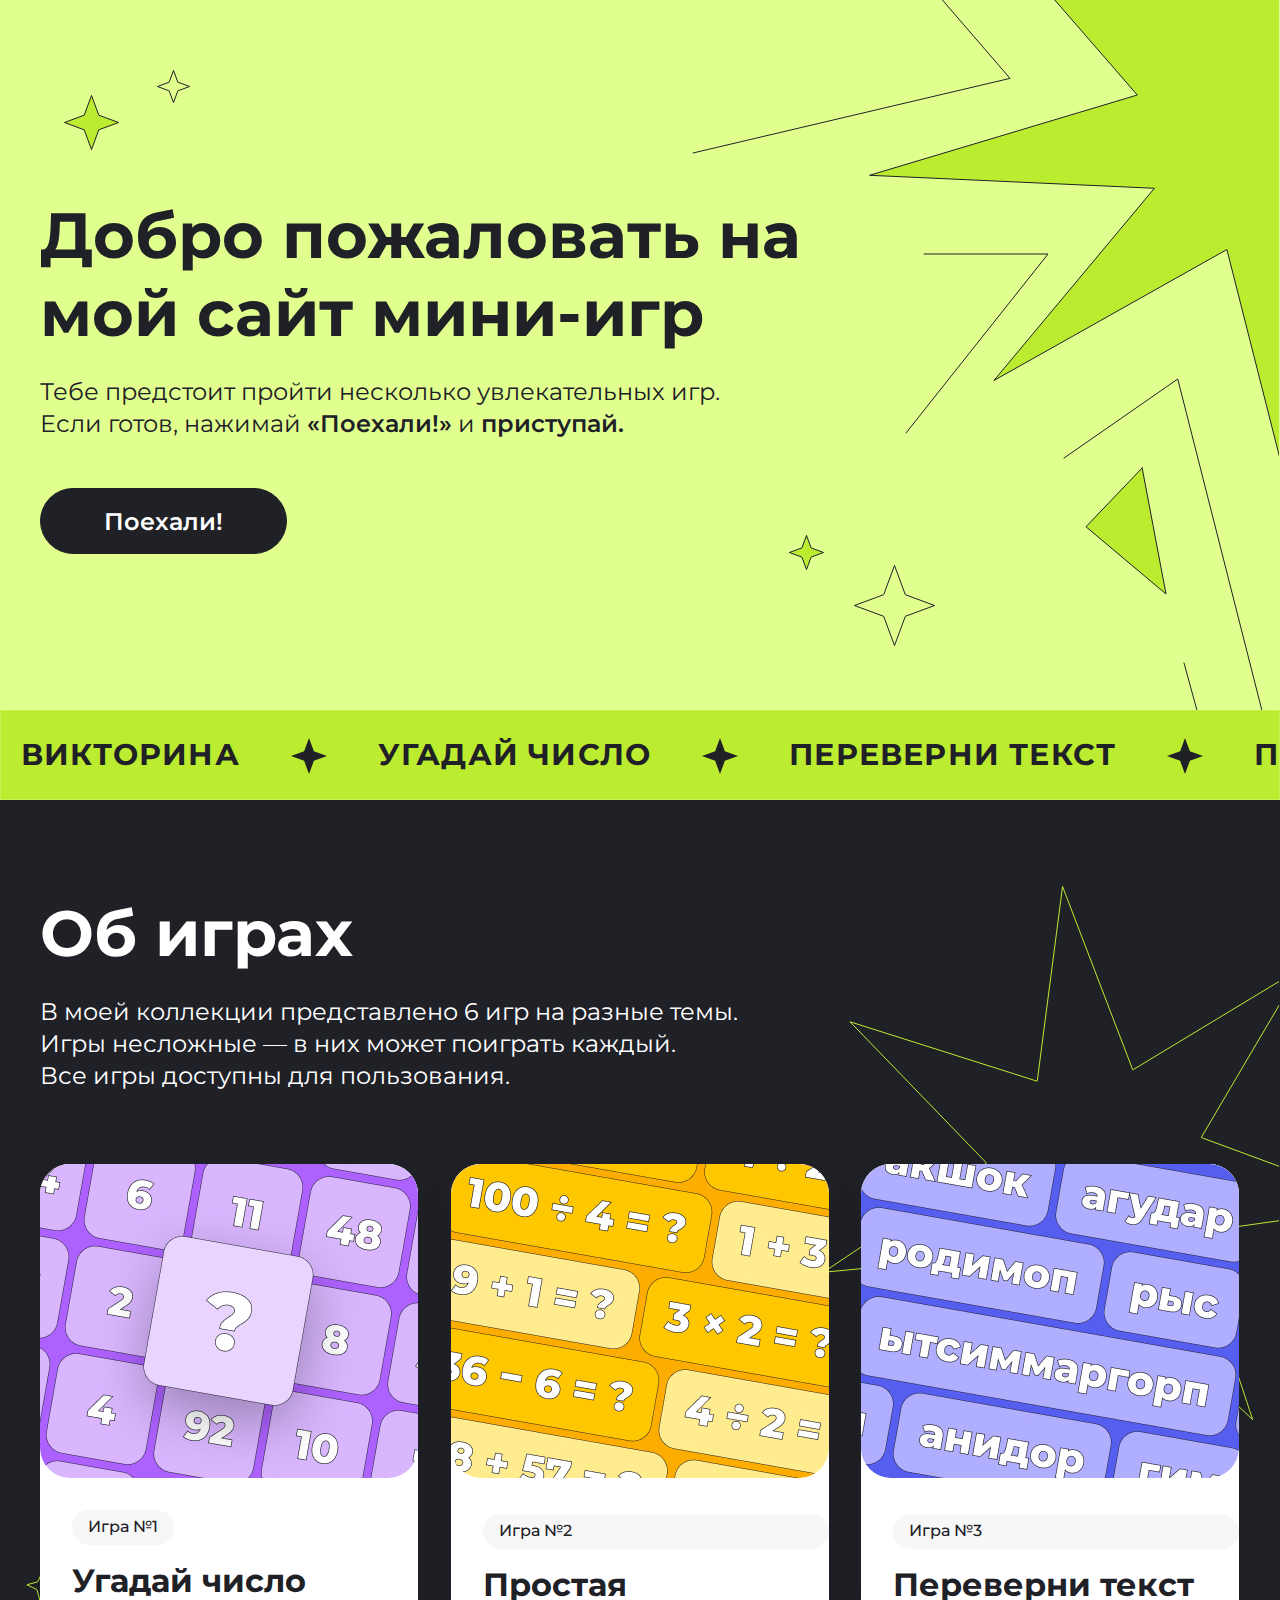
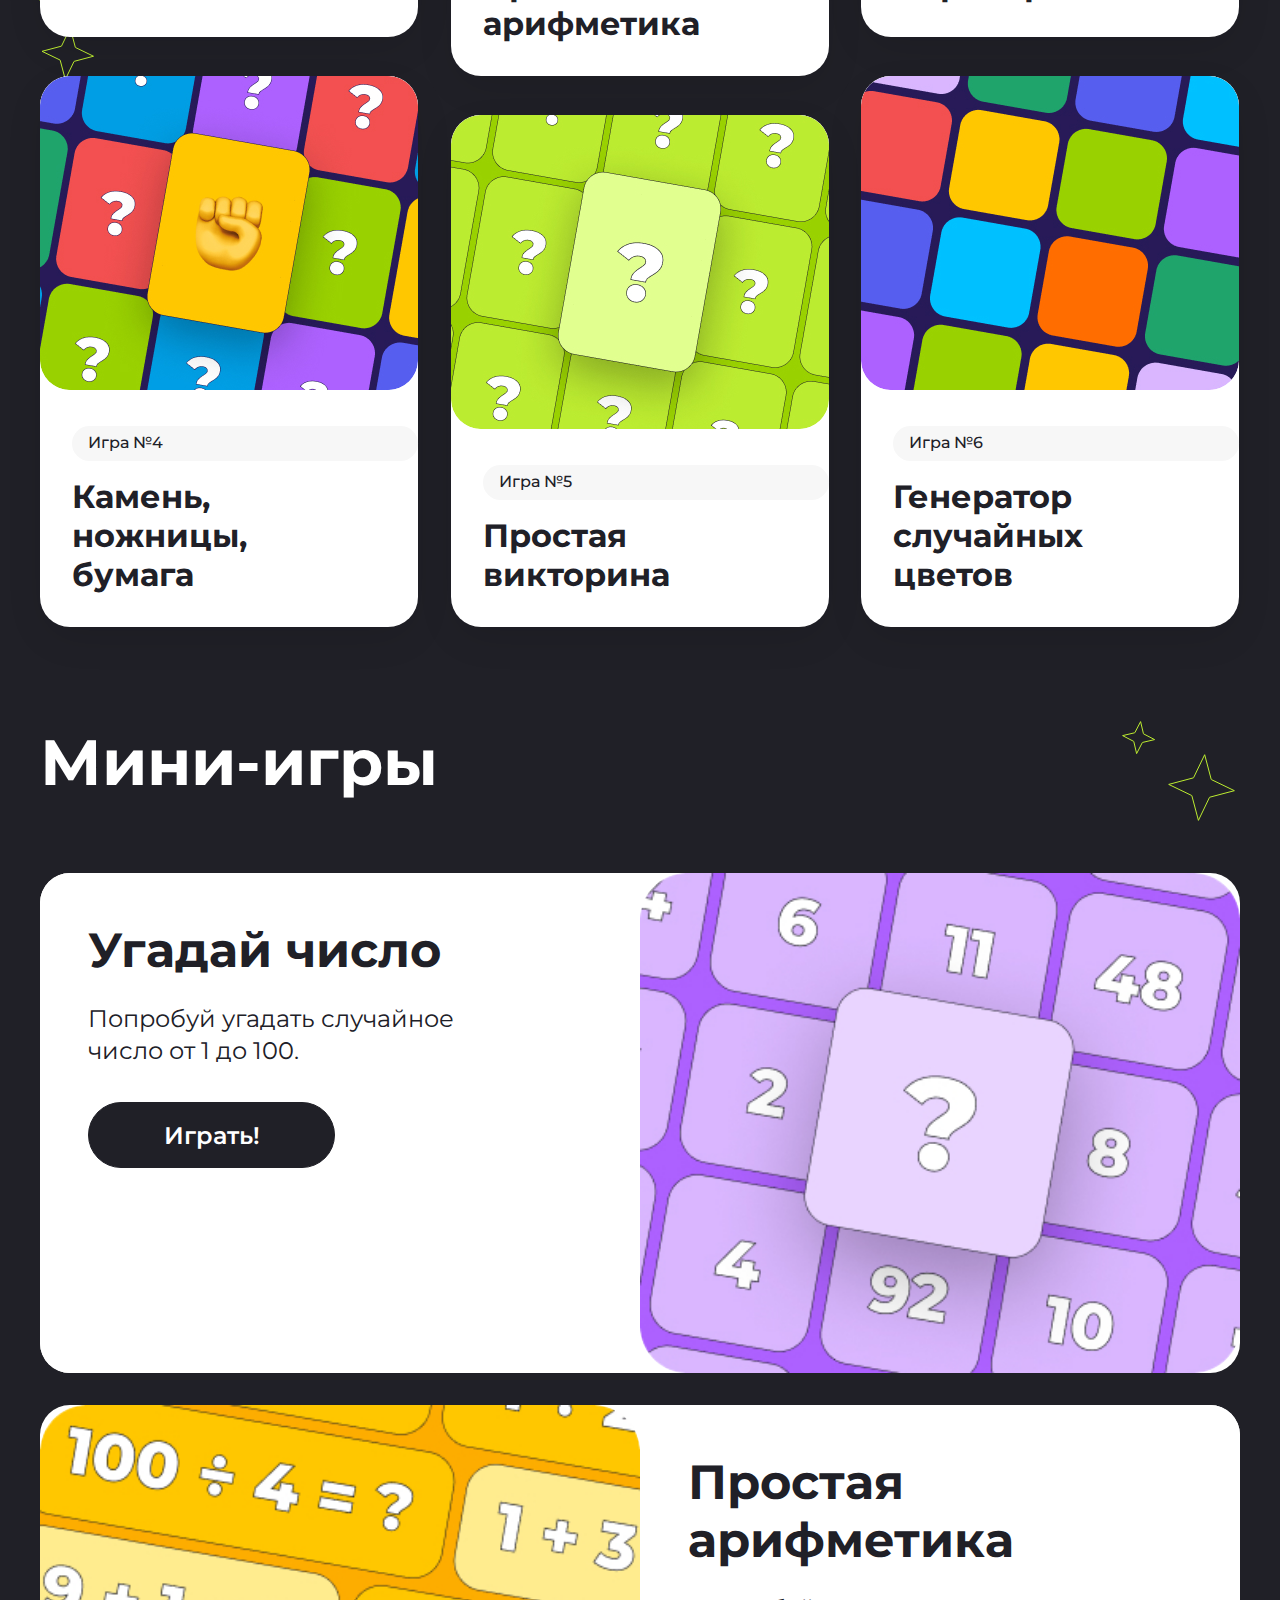
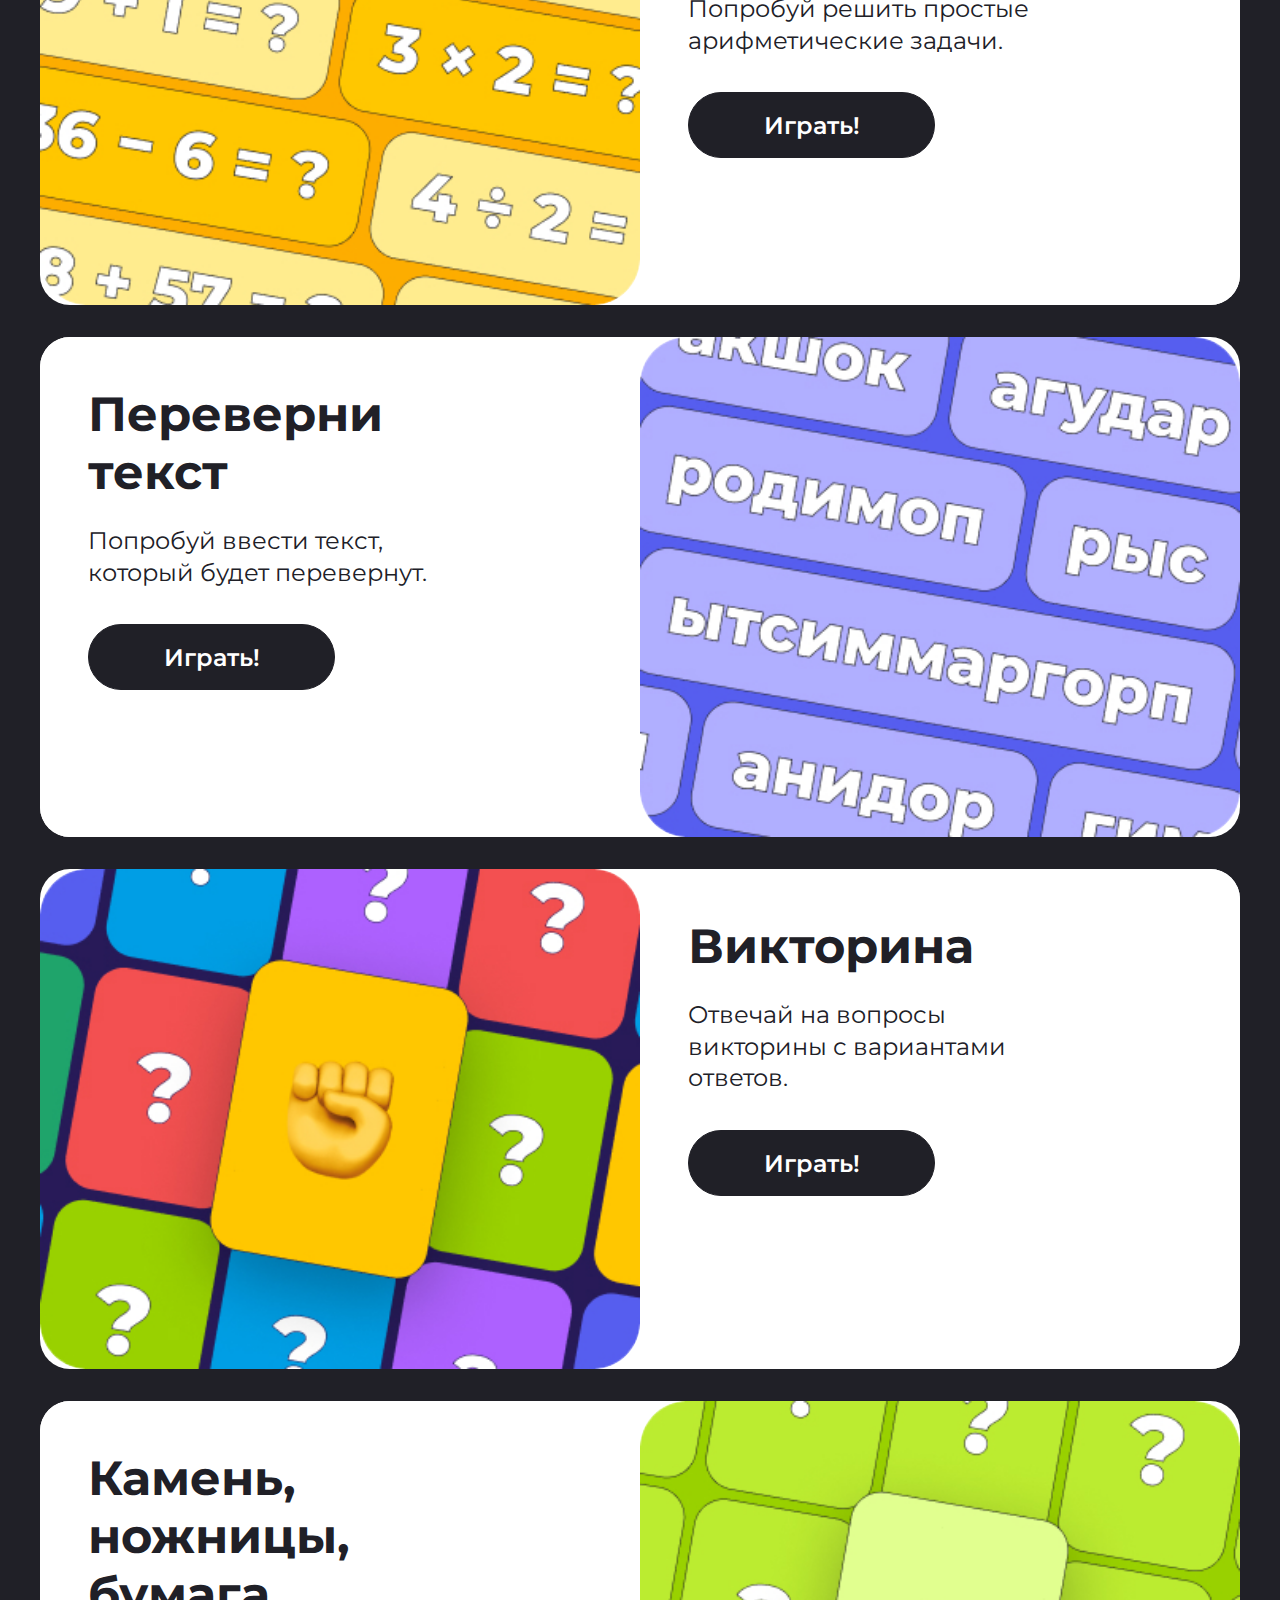
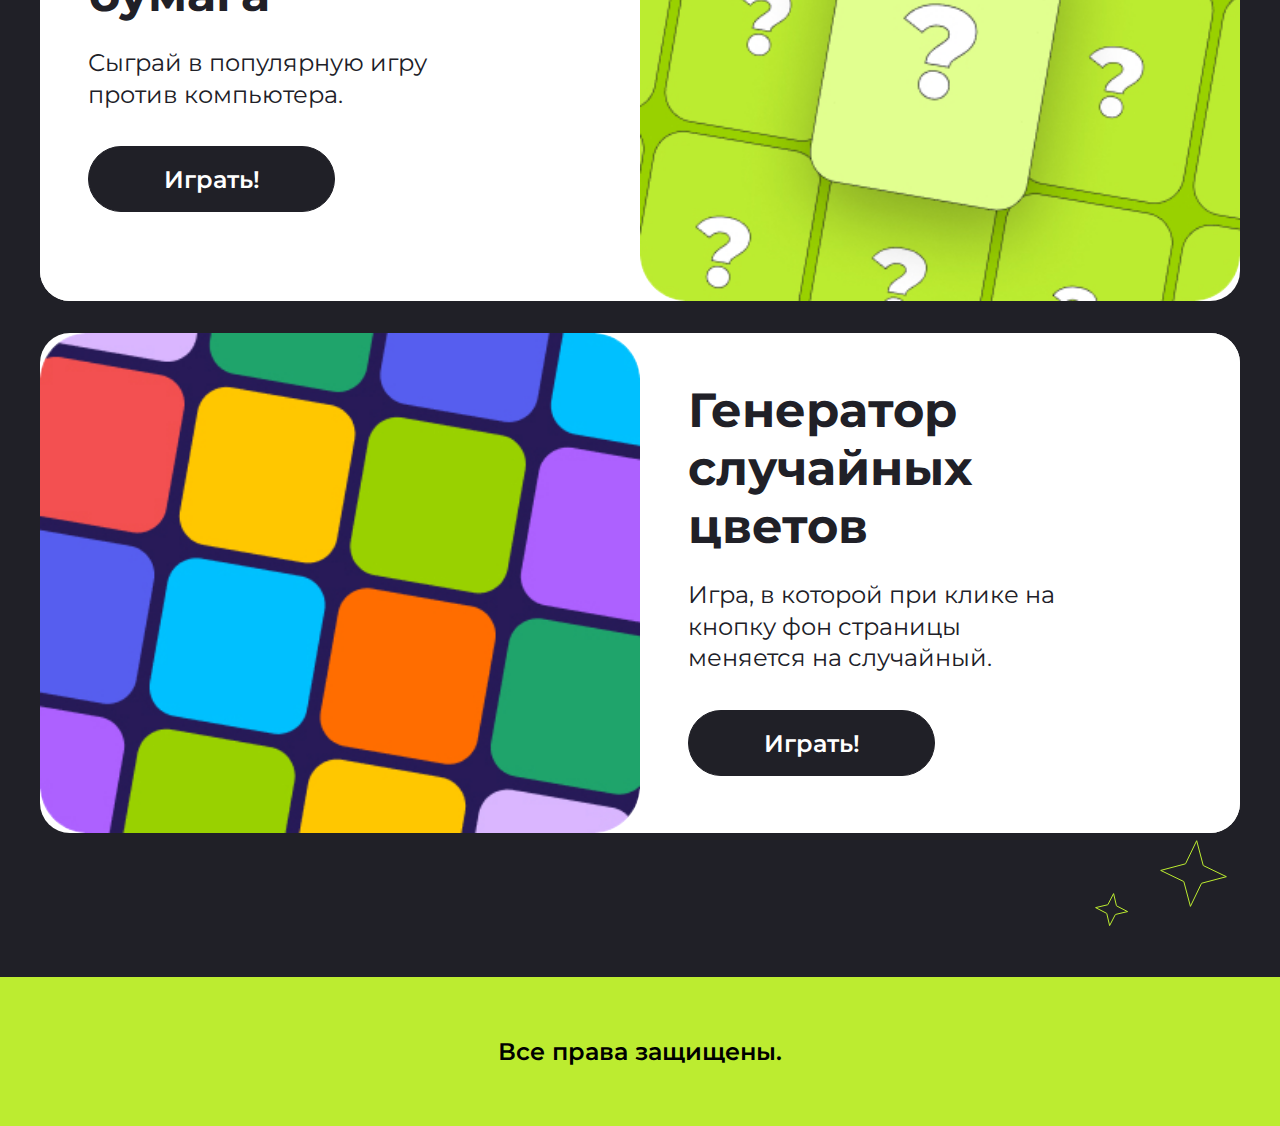
==== index.html @ 25e68d1d "Initial commit" ====
<!DOCTYPE html>
<html lang="en">
<head>
    <meta charset="UTF-8">
    <title>Title</title>
    <meta name="viewport" content="width=device-width, initial-scale=1.0">
    <link rel="preconnect" href="https://fonts.googleapis.com">
    <link rel="preconnect" href="https://fonts.gstatic.com" crossorigin>
    <link href="https://fonts.googleapis.com/css2?family=Montserrat:ital,wght@0,100..900;1,100..900&display=swap"
          rel="stylesheet">
    <link rel="stylesheet" href="src/scss/style.css">
</head>
<body>
<section class="content">
    <div class="star_1">
        <svg width="57" height="57" viewBox="0 0 57 57" fill="none" xmlns="http://www.w3.org/2000/svg">
            <path d="M28.5 1.44077L35.7287 20.9759L35.8084 21.1916L36.0241 21.2713L55.5592 28.5L36.0241 35.7287L35.8084 35.8084L35.7287 36.0241L28.5 55.5592L21.2713 36.0241L21.1916 35.8084L20.9759 35.7287L1.44077 28.5L20.9759 21.2713L21.1916 21.1916L21.2713 20.9759L28.5 1.44077Z"
                  fill="#BCEC30" stroke="#202027"/>
        </svg>
    </div>
    <div class="star_2">
        <svg width="35" height="35" viewBox="0 0 35 35" fill="none" xmlns="http://www.w3.org/2000/svg">
            <path d="M17.5 1.44077L21.7577 12.9469L21.8375 13.1626L22.0531 13.2423L33.5592 17.5L22.0531 21.7577L21.8375 21.8375L21.7577 22.0531L17.5 33.5592L13.2423 22.0531L13.1626 21.8375L12.9469 21.7577L1.44077 17.5L12.9469 13.2423L13.1626 13.1626L13.2423 12.9469L17.5 1.44077Z"
                  stroke="#202027"/>
        </svg>
    </div>
    <div class="star_3">
        <svg width="37" height="37" viewBox="0 0 37 37" fill="none" xmlns="http://www.w3.org/2000/svg">
            <path d="M18.5 1.44077L23.0278 13.6768L23.1075 13.8925L23.3232 13.9722L35.5592 18.5L23.3232 23.0278L23.1075 23.1075L23.0278 23.3232L18.5 35.5592L13.9722 23.3232L13.8925 23.1075L13.6768 23.0278L1.44077 18.5L13.6768 13.9722L13.8925 13.8925L13.9722 13.6768L18.5 1.44077Z"
                  fill="#BCEC30" stroke="#202027"/>
        </svg>
    </div>
    <div class="star_4">
        <svg width="83" height="83" viewBox="0 0 83 83" fill="none" xmlns="http://www.w3.org/2000/svg">
            <path d="M41.5 1.44077L52.2398 30.4648L52.3196 30.6804L52.5352 30.7602L81.5592 41.5L52.5352 52.2398L52.3196 52.3196L52.2398 52.5352L41.5 81.5592L30.7602 52.5352L30.6804 52.3196L30.4648 52.2398L1.44077 41.5L30.4648 30.7602L30.6804 30.6804L30.7602 30.4648L41.5 1.44077Z"
                  stroke="#202027"/>
        </svg>
    </div>
    <div class="star_5">
        <svg width="587" height="798" viewBox="0 0 587 798" fill="none" xmlns="http://www.w3.org/2000/svg">
            <path d="M241.793 -10L318 78.3799L1 153" stroke="#202027" stroke-linecap="round"/>
            <path d="M708.682 48.4063C718.111 51.0311 980.516 161.965 980.516 161.965L702.111 191.848L877.994 417.661L630.036 263.413L604.772 524.856L534.884 249.531L301.938 380.493L462.405 188.266L177.63 175.289L445.303 95.0268L246.404 -134.041L526.036 -2.49627L590.031 -256.31L618.768 -1.95158L873.48 -177.398L708.682 48.4063Z"
                  fill="#BCEC30" stroke="#202027" stroke-miterlimit="10" stroke-linecap="round"/>
            <path d="M232.082 254H356L214 433" stroke="#202027" stroke-linecap="round"/>
            <path d="M372 458.046L485.76 379L591.882 797" stroke="#202027" stroke-linecap="round"/>
            <path d="M450.159 468L394 526.765L474 594L450.159 468Z" fill="#BCEC30" stroke="#202027"
                  stroke-linecap="round"/>
            <path d="M492 663L526 787" stroke="#202027" stroke-linecap="round"/>
        </svg>
    </div>
    <div class="container">
        <h1>Добро пожаловать на мой сайт мини-игр</h1>
        <p class="container__text">Тебе предстоит пройти несколько увлекательных игр. Если готов, нажимай <span>«Поехали!»</span>
            и <span>приступай.</span>
        </p>
        <button class="btn">Поехали!</button>
    </div>

</section>

<div class="scroll-bar">
    <a class="scroll-bar__link" href="#">Викторина</a>
    <div class="scroll-bar__svg">
        <svg width="36" height="36" viewBox="0 0 36 36" fill="none" xmlns="http://www.w3.org/2000/svg">
            <path d="M18 0L22.8616 13.1384L36 18L22.8616 22.8616L18 36L13.1384 22.8616L0 18L13.1384 13.1384L18 0Z"
                  fill="#202027"/>
        </svg>
    </div>
    <a class="scroll-bar__link" href="#">угадай число</a>
    <div class="scroll-bar__svg">
        <svg width="36" height="36" viewBox="0 0 36 36" fill="none" xmlns="http://www.w3.org/2000/svg">
            <path d="M18 0L22.8616 13.1384L36 18L22.8616 22.8616L18 36L13.1384 22.8616L0 18L13.1384 13.1384L18 0Z"
                  fill="#202027"/>
        </svg>
    </div>
    <a class="scroll-bar__link" href="#">Переверни текст</a>
    <div class="scroll-bar__svg">
        <svg width="36" height="36" viewBox="0 0 36 36" fill="none" xmlns="http://www.w3.org/2000/svg">
            <path d="M18 0L22.8616 13.1384L36 18L22.8616 22.8616L18 36L13.1384 22.8616L0 18L13.1384 13.1384L18 0Z"
                  fill="#202027"/>
        </svg>
    </div>
    <a class="scroll-bar__link" href="#">Простая арифметика</a>
    <div class="scroll-bar__svg">
        <svg width="36" height="36" viewBox="0 0 36 36" fill="none" xmlns="http://www.w3.org/2000/svg">
            <path d="M18 0L22.8616 13.1384L36 18L22.8616 22.8616L18 36L13.1384 22.8616L0 18L13.1384 13.1384L18 0Z"
                  fill="#202027"/>
        </svg>
    </div>

    <a class="scroll-bar__link" href="#">Камень, ножницы, бумага</a>
    <div class="scroll-bar__svg">
        <svg width="36" height="36" viewBox="0 0 36 36" fill="none" xmlns="http://www.w3.org/2000/svg">
            <path d="M18 0L22.8616 13.1384L36 18L22.8616 22.8616L18 36L13.1384 22.8616L0 18L13.1384 13.1384L18 0Z"
                  fill="#202027"/>
        </svg>
    </div>
    <a class="scroll-bar__link" href="#">Генератор случайных цветов</a>
    <div class="scroll-bar__svg">
        <svg width="36" height="36" viewBox="0 0 36 36" fill="none" xmlns="http://www.w3.org/2000/svg">
            <path d="M18 0L22.8616 13.1384L36 18L22.8616 22.8616L18 36L13.1384 22.8616L0 18L13.1384 13.1384L18 0Z"
                  fill="#202027"/>
        </svg>
    </div>

</div>

<section class="main">
    <div class="star_7">
        <svg width="458" height="568" viewBox="0 0 458 568" fill="none" xmlns="http://www.w3.org/2000/svg">
            <path d="M311.569 185.338L311.783 185.897L312.295 185.587L479.842 84.2785L380.534 253.019L380.23 253.534L380.791 253.742L564.461 321.57L370.617 349.135L370.025 349.22L370.213 349.787L431.699 535.677L289.288 401.31L288.853 400.9L288.526 401.401L181.527 565.373L197.787 370.254L197.837 369.658L197.242 369.715L2.33088 388.295L165.018 279.354L165.515 279.021L165.1 278.591L29.0482 137.788L215.656 197.059L216.226 197.24L216.303 196.646L241.561 2.48796L311.569 185.338Z"
                  stroke="#BCEC30"/>
        </svg>
    </div>
    <div class="star_8">
        <svg width="32" height="32" viewBox="0 0 32 32" fill="none" xmlns="http://www.w3.org/2000/svg">
            <path d="M17.4367 1.92177L20.2175 12.4032L20.2765 12.6255L20.4836 12.7254L30.2505 17.4371L19.7691 20.218L19.5469 20.2769L19.447 20.484L14.7352 30.251L11.9544 19.7695L11.8954 19.5473L11.6883 19.4474L1.92137 14.7356L12.4028 11.9548L12.6251 11.8958L12.7249 11.6887L17.4367 1.92177Z"
                  stroke="#BCEC30"/>
        </svg>
    </div>
    <div class="star_9">
        <svg width="55" height="55" viewBox="0 0 55 55" fill="none" xmlns="http://www.w3.org/2000/svg">
            <path d="M30.2217 2.02575L35.3236 21.2556L35.3826 21.4778L35.5896 21.5777L53.5086 30.2221L34.2788 35.324L34.0566 35.3829L33.9567 35.59L25.3123 53.5089L20.2104 34.2791L20.1514 34.0569L19.9443 33.957L2.02539 25.3126L21.2552 20.2107L21.4774 20.1518L21.5773 19.9447L30.2217 2.02575Z"
                  stroke="#BCEC30"/>
        </svg>
    </div>

    <div class="container">
        <h2>Об играх</h2>
        <p class="container__text-about">В моей коллекции представлено 6 игр на разные темы. Игры несложные — в них
            может
            поиграть каждый.</p>
        <p class="container__text-about">Все игры доступны для пользования.</p>
        <div class="items">
            <article class="item item-one">
                <a href="#guess-number"></a>
                <div class="item__img1"></div>
                <!--                <img class="item__img" src="images/cover1.jpg" alt="Игра 1">-->
                <button class="item__game">Игра №1</button>
                <div class="item__title">Угадай число</div>
            </article>
            <article class="item item-two">
                <img class="item__img" src="images/cover2.jpg" alt="Игра 1">
                <div class="item__game">Игра №2</div>
                <div class="item__title">Простая арифметика</div>
            </article>
            <article class="item item-one">
                <img class="item__img" src="images/cover3.jpg" alt="Игра 1">
                <div class="item__game">Игра №3</div>
                <div class="item__title">Переверни текст</div>
            </article>
            <article class="item item-four">
                <img class="item__img" src="images/cover4.jpg" alt="Игра 1">
                <div class="item__game">Игра №4</div>
                <div class="item__title">Камень, <br>ножницы, <br>бумага</div>
            </article>
            <article class="item item-five">
                <img class="item__img" src="images/cover5.jpg" alt="Игра 1">
                <div class="item__game">Игра №5</div>
                <div class="item__title">Простая <br>викторина</div>
            </article>
            <article class="item item-four">
                <img class="item__img" src="images/cover6.jpg" alt="Игра 1">
                <div class="item__game">Игра №6</div>
                <div class="item__title">Генератор случайных <br>цветов</div>
            </article>
        </div>
    </div>
</section>

<section class="box">
    <div class="star_10">
        <svg width="36" height="36" viewBox="0 0 36 36" fill="none" xmlns="http://www.w3.org/2000/svg">
            <path d="M19.5959 1.5971L22.4149 13.5957L22.4675 13.8195L22.6716 13.9252L33.6151 19.5956L21.6165 22.4146L21.3927 22.4671L21.2869 22.6713L15.6166 33.6148L12.7976 21.6162L12.745 21.3924L12.5409 21.2866L1.5974 15.6163L13.596 12.7973L13.8198 12.7447L13.9256 12.5406L19.5959 1.5971Z"
                  stroke="#BCEC30"/>
        </svg>
    </div>
    <div class="star_11">
        <svg width="69" height="69" viewBox="0 0 69 69" fill="none" xmlns="http://www.w3.org/2000/svg">
            <path d="M37.6757 1.70276L44.2009 26.2974L44.2599 26.5196L44.467 26.6195L67.3851 37.6756L42.7904 44.2008L42.5682 44.2598L42.4683 44.4669L31.4122 67.385L24.887 42.7903L24.828 42.5681L24.621 42.4682L1.70287 31.4121L26.2975 24.8869L26.5197 24.8279L26.6196 24.6209L37.6757 1.70276Z"
                  stroke="#BCEC30"/>
        </svg>
    </div>
    <div class="star_12">
        <svg width="69" height="69" viewBox="0 0 69 69" fill="none" xmlns="http://www.w3.org/2000/svg">
            <path d="M37.6757 1.70276L44.2009 26.2974L44.2599 26.5196L44.467 26.6195L67.3851 37.6756L42.7904 44.2008L42.5682 44.2598L42.4683 44.4669L31.4122 67.385L24.887 42.7903L24.828 42.5681L24.621 42.4682L1.70287 31.4121L26.2975 24.8869L26.5197 24.8279L26.6196 24.6209L37.6757 1.70276Z"
                  stroke="#BCEC30"/>
        </svg>
    </div>
    <div class="star_13">
        <svg width="36" height="36" viewBox="0 0 36 36" fill="none" xmlns="http://www.w3.org/2000/svg">
            <path d="M19.5959 1.5971L22.4149 13.5957L22.4675 13.8195L22.6716 13.9252L33.6151 19.5956L21.6165 22.4146L21.3927 22.4671L21.2869 22.6713L15.6166 33.6148L12.7976 21.6162L12.745 21.3924L12.5409 21.2866L1.5974 15.6163L13.596 12.7973L13.8198 12.7447L13.9256 12.5406L19.5959 1.5971Z"
                  stroke="#BCEC30"/>
        </svg>
    </div>
    <div class="container">
        <h2>Мини-игры</h2>
        <div class="games">
            <article class="game" id="guess-number">
                <div class="game-box">
                    <h3 class="game-box__title">Угадай число</h3>
                    <p class="game-box__text">Попробуй угадать случайное число от 1 до 100.</p>
                    <button class="btn">Играть!</button>
                </div>
                <img class="game__img" src="images/cover1.jpg" alt="Игра 1">
            </article>
            <article class="game">
                <img class="game__img" src="images/cover2.jpg" alt="Игра 2">
                <div class="game-box">
                    <h3 class="game-box__title">Простая арифметика</h3>
                    <p class="game-box__text">Попробуй решить простые арифметические задачи.</p>
                    <button class="btn">Играть!</button>
                </div>
            </article>
            <article class="game">
                <div class="game-box">
                    <h3 class="game-box__title">Переверни текст</h3>
                    <p class="game-box__text">Попробуй ввести текст, который будет перевернут.</p>
                    <button class="btn">Играть!</button>
                </div>
                <img class="game__img" src="images/cover3.jpg" alt="Игра 3">
            </article>
            <article class="game">
                <img class="game__img" src="images/cover4.jpg" alt="Игра 4">
                <div class="game-box">
                    <h3 class="game-box__title">Викторина</h3>
                    <p class="game-box__text">Отвечай на вопросы викторины с вариантами ответов.</p>
                    <button class="btn">Играть!</button>
                </div>
            </article>
            <article class="game">
                <div class="game-box">
                    <h3 class="game-box__title">Камень, ножницы, бумага</h3>
                    <p class="game-box__text">Сыграй в популярную игру против компьютера.</p>
                    <button class="btn">Играть!</button>
                </div>
                <img class="game__img" src="images/cover5.jpg" alt="Игра 5">
            </article>
            <article class="game">
                <img class="game__img" src="images/cover6.jpg" alt="Игра 6">
                <div class="game-box">
                    <h3 class="game-box__title">Генератор случайных цветов</h3>
                    <p class="game-box__text">Игра, в которой при клике на кнопку фон страницы меняется на
                        случайный.</p>
                    <button class="btn">Играть!</button>
                </div>
            </article>
        </div>
    </div>
</section>

<footer class="footer">
    <div class="footer__content">Все права защищены.</div>
</footer>
</body>
</html>
---- src/scss/style.css ----
* {
  margin: 0;
  padding: 0;
  box-sizing: border-box;
}

body {
  font-family: Montserrat, sans-serif;
}

.container {
  max-width: 1200px;
  margin: 0 auto;
}

.content {
  position: relative;
  background-color: #e1ff8f;
  padding-bottom: 156px;
}

.star_1 {
  position: absolute;
  top: 94px;
  left: 63px;
}

.star_2 {
  position: absolute;
  top: 69px;
  left: 156px;
}

.star_3 {
  position: absolute;
  bottom: 135px;
  right: 455px;
}

.star_4 {
  position: absolute;
  bottom: 59px;
  right: 344px;
}

.star_5 {
  position: absolute;
  right: 1px;
}

.star_7 {
  position: absolute;
  top: 84px;
  right: 1px;
  overflow: hidden;
}

.star_8 {
  position: absolute;
  top: 770px;
  left: 25px;
}

.star_9 {
  position: absolute;
  top: 826px;
  left: 40px;
}

.star_10 {
  position: absolute;
  top: 93px;
  right: 123px;
}

.star_11 {
  position: absolute;
  top: 126px;
  right: 44px;
}

.star_12 {
  position: absolute;
  bottom: 65px;
  right: 52px;
}

.star_13 {
  position: absolute;
  bottom: 45px;
  right: 150px;
}

h1 {
  font-weight: 700;
  font-size: 64px;
  color: #202027;
  padding-top: 196px;
  padding-bottom: 24px;
  max-width: 770px;
}

.container__text {
  font-weight: 400;
  font-size: 24px;
  line-height: 133%;
  color: #202027;
  max-width: 746px;
  margin-bottom: 48px;
}
.container__text span {
  font-weight: 600;
}

.btn {
  border: 1px solid #202027;
  border-radius: 60px;
  padding: 16px 28px;
  width: 247px;
  height: 66px;
  font-family: inherit;
  font-weight: 600;
  font-size: 24px;
  line-height: 142%;
  text-align: center;
  color: #fff;
  background-color: #202027;
}
.btn:hover {
  background-color: #ffffff;
  color: #202027;
  cursor: pointer;
}

.scroll-bar {
  border: 1px solid rgba(255, 255, 255, 0.2);
  padding-top: 27px;
  padding-bottom: 27px;
  padding-left: 20px;
  height: 90px;
  width: 100%;
  display: flex;
  position: relative;
  z-index: 1;
  gap: 51px;
  overflow: hidden;
  background-color: #BCEC30;
}
.scroll-bar__link {
  text-decoration: none;
  font-weight: 700;
  font-size: 30px;
  line-height: 110%;
  letter-spacing: 0.04em;
  text-transform: uppercase;
  color: #202027;
  white-space: nowrap;
}

.main {
  background-color: #202027;
  position: relative;
}
.main h2 {
  font-weight: 700;
  font-size: 64px;
  color: #fff;
  padding-top: 94px;
  padding-bottom: 24px;
}

.container__text-about {
  font-weight: 400;
  font-size: 24px;
  line-height: 133%;
  color: #fff;
  max-width: 709px;
}

.items {
  margin-top: 72px;
  display: grid;
  grid-template-columns: repeat(12, 1fr);
  column-gap: 32px;
  z-index: 10;
  position: relative;
}
.items .item {
  grid-column: span 4;
  border-radius: 30px;
  width: 378px;
  box-shadow: 0 13px 42px -8px rgba(0, 0, 0, 0.13);
  background: #fff;
  padding-bottom: 36px;
}
.items .item:hover {
  transform: scale(1.07);
  cursor: pointer;
}
.items .item .item__img1 {
  width: 378px;
  height: 314px;
  border-radius: 30px;
  background-image: url("../../images/cover1.jpg");
}
.items .item .item__game {
  background-color: #F7F7F7;
  font-family: inherit;
  border-radius: 53px;
  padding: 8px 16px 10px 16px;
  border: none;
  font-weight: 500;
  font-size: 16px;
  line-height: 110%;
  color: #202027;
  margin-left: 32px;
  margin-top: 32px;
  margin-bottom: 16px;
}
.items .item .item__title {
  font-weight: 700;
  font-size: 32px;
  color: #202027;
  margin-left: 32px;
  white-space: wrap;
  word-break: normal;
}

.item-one {
  height: 473px;
}

.item-two {
  height: 512px;
}

.item-four {
  height: 551px;
}

.item-five {
  margin-top: 39px;
  height: 512px;
}

.item__img {
  border-radius: 30px;
}

.box {
  background-color: #202027;
  position: relative;
}
.box h2 {
  font-weight: 700;
  font-size: 64px;
  color: #fff;
  padding-top: 96px;
}

.games {
  display: grid;
  grid-template-columns: repeat(12, 1fr);
  gap: 32px;
  margin-top: 72px;
  padding-bottom: 144px;
}
.games .game {
  grid-column: span 12;
  max-width: 1200px;
  display: flex;
  border-radius: 30px;
  background-color: #FFFFFF;
}
.games .game .game-box {
  background-color: #FFFFFF;
  padding-top: 48px;
  padding-left: 48px;
  padding-right: 156px;
  border-radius: 30px;
}
.games .game .game-box__title {
  font-weight: 700;
  font-size: 48px;
  color: #202027;
}
.games .game .game-box__text {
  font-weight: 400;
  font-size: 24px;
  line-height: 133%;
  color: #202027;
  width: 396px;
  margin-top: 24px;
  margin-bottom: 36px;
}
.games .game__img {
  max-width: 600px;
  height: 500px;
  border-radius: 46px;
}

.footer__content {
  font-weight: 600;
  font-size: 24px;
  text-align: center;
  color: #000;
  background-color: #BCEC30;
  padding-top: 60px;
  padding-bottom: 60px;
}

/*# sourceMappingURL=style.css.map */
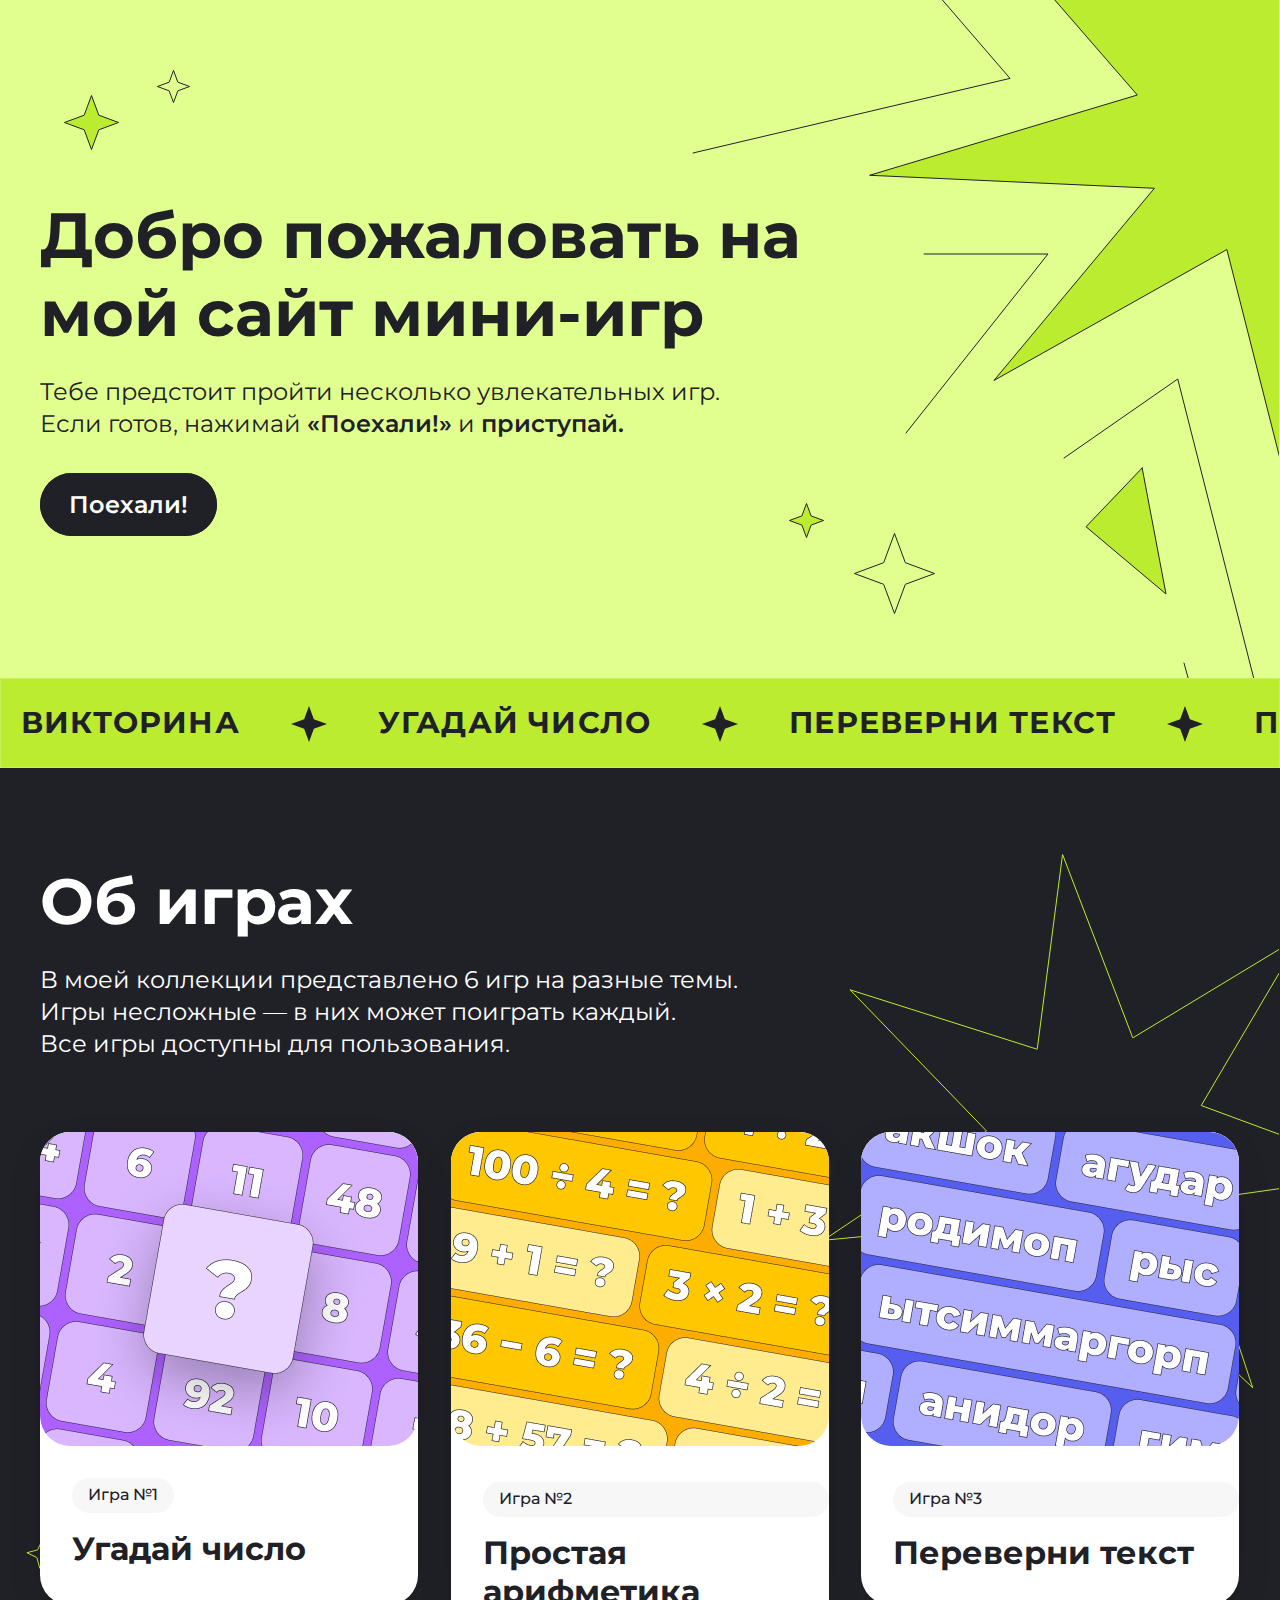
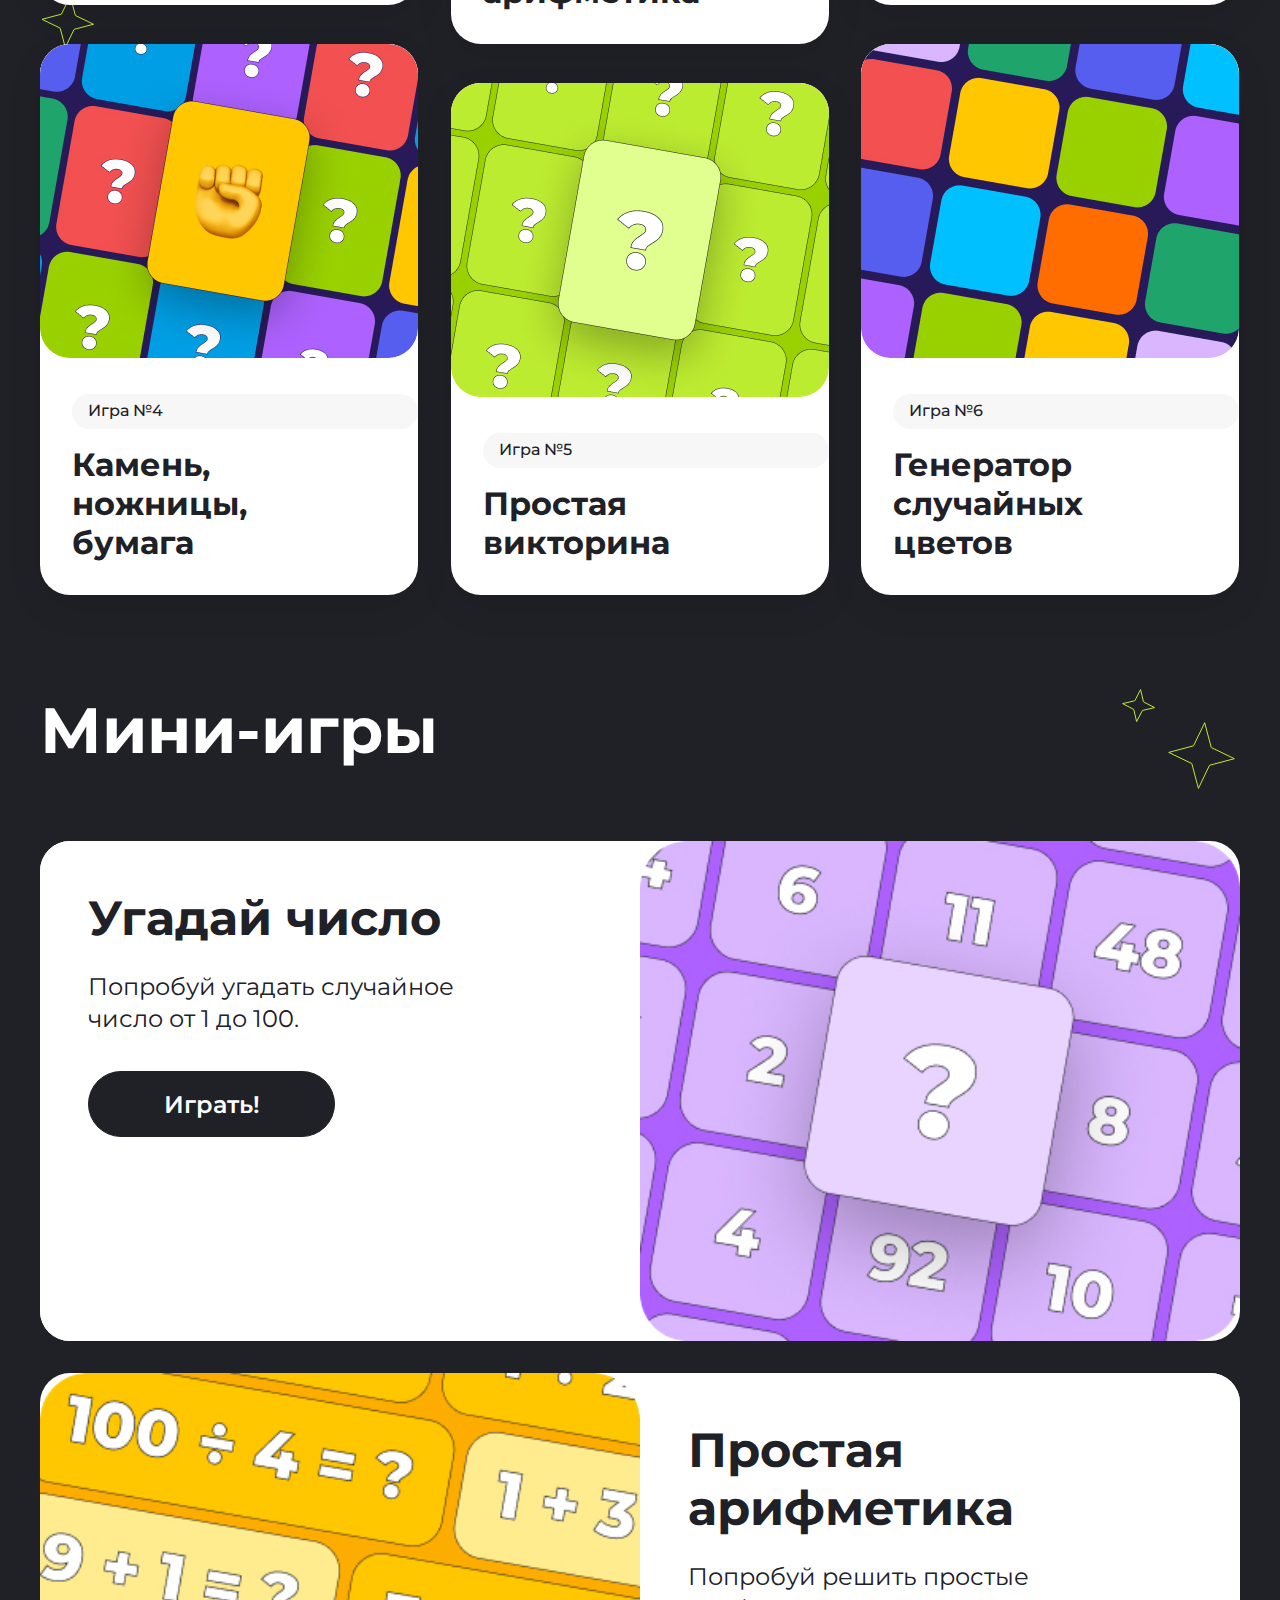
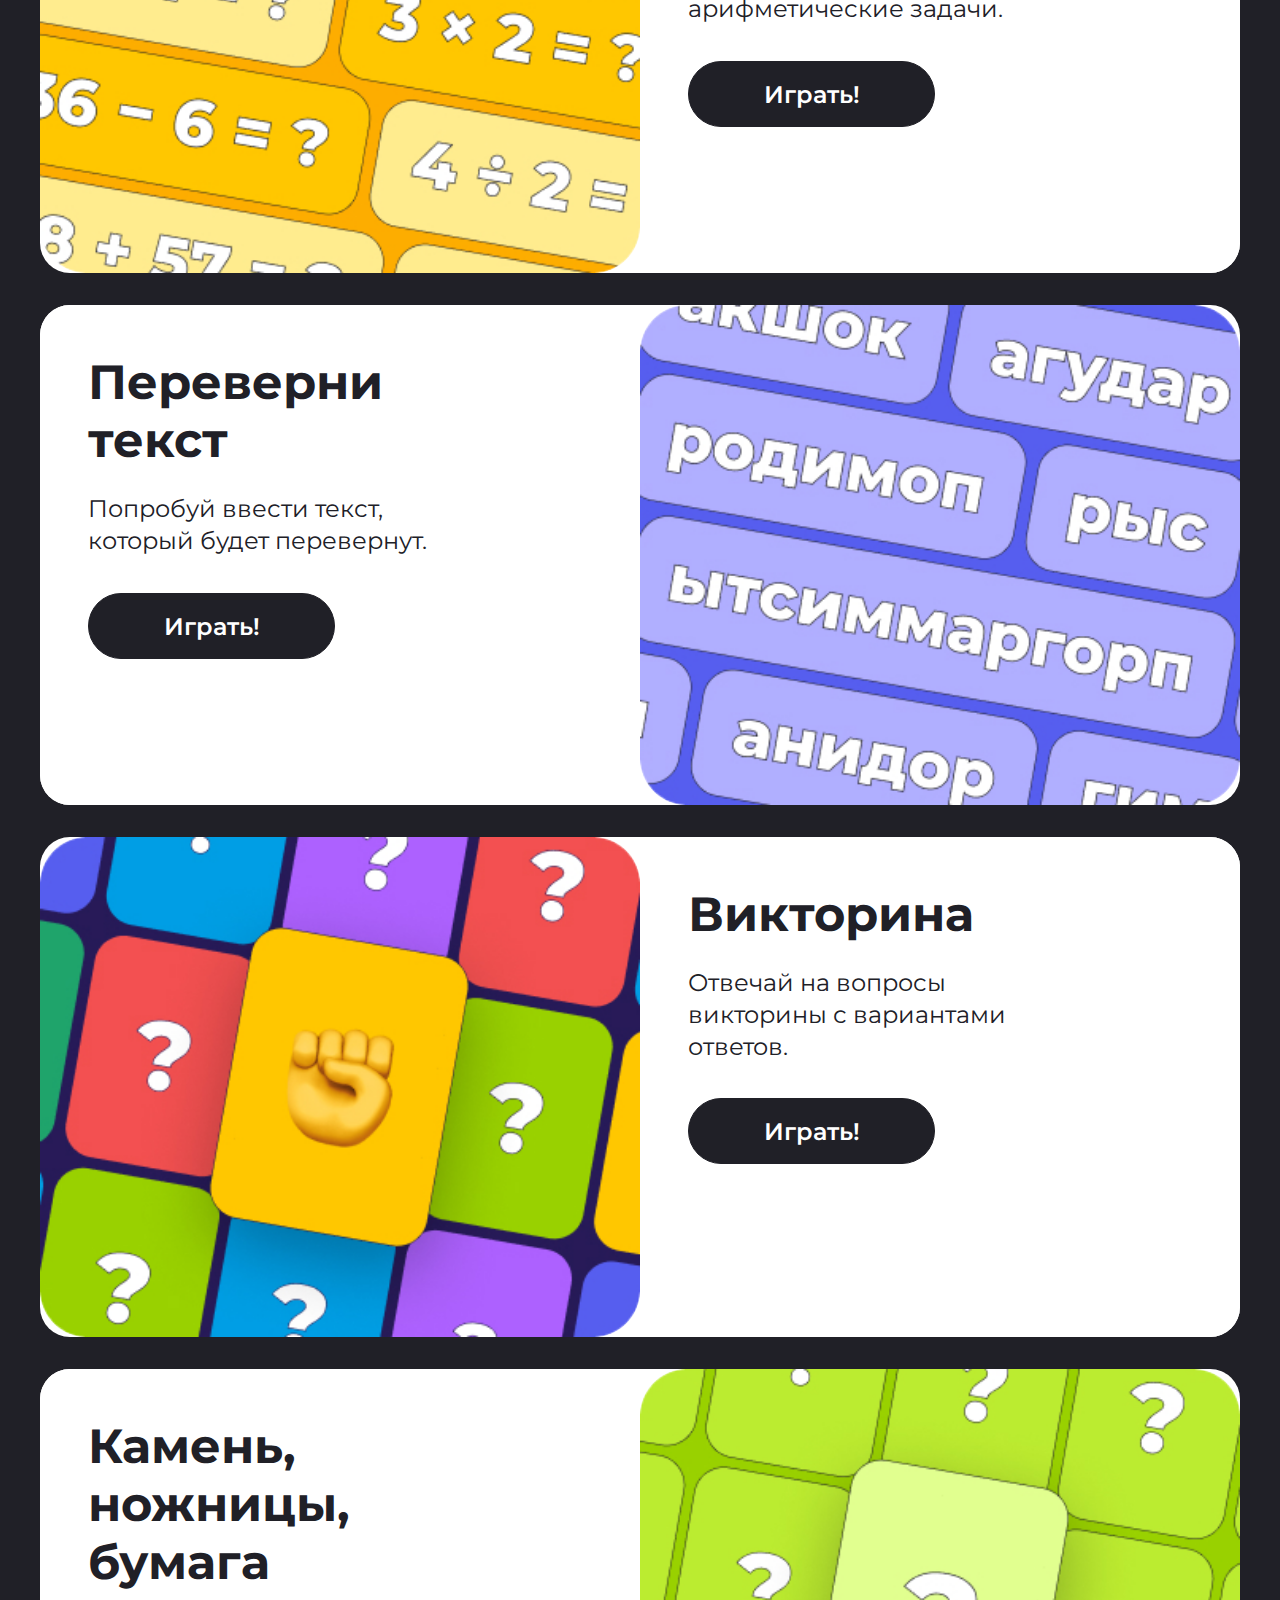
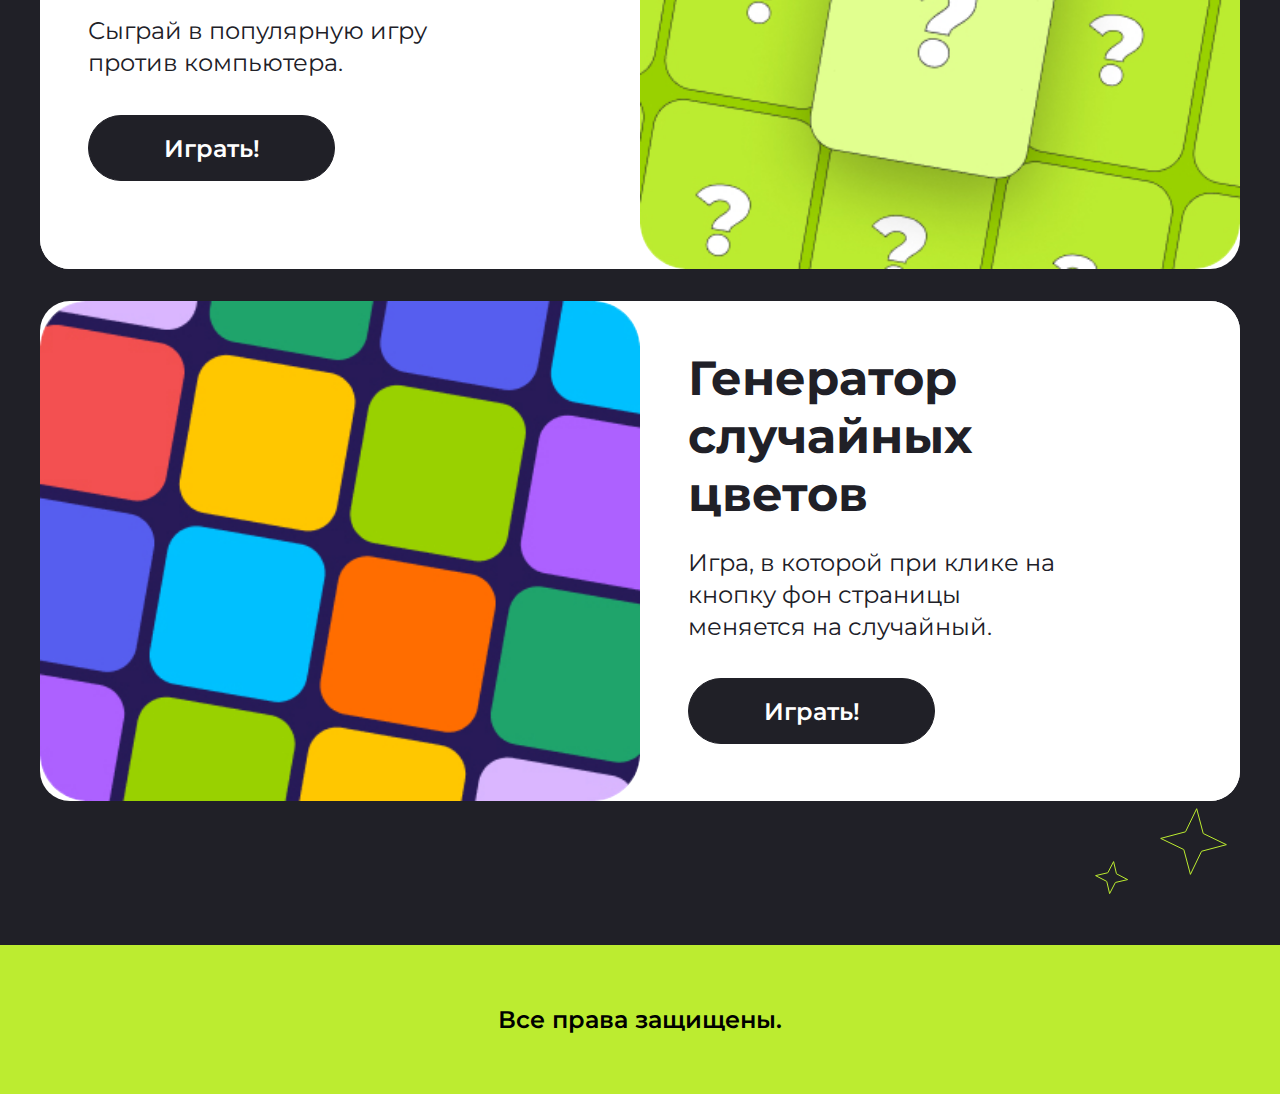
==== commit 6e2adde7: "внесены правки" ====
--- a/index.html
+++ b/index.html
@@ -12,31 +12,31 @@
 </head>
 <body>
 <section class="content">
-    <div class="star_1">
+    <div class="star-1">
         <svg width="57" height="57" viewBox="0 0 57 57" fill="none" xmlns="http://www.w3.org/2000/svg">
             <path d="M28.5 1.44077L35.7287 20.9759L35.8084 21.1916L36.0241 21.2713L55.5592 28.5L36.0241 35.7287L35.8084 35.8084L35.7287 36.0241L28.5 55.5592L21.2713 36.0241L21.1916 35.8084L20.9759 35.7287L1.44077 28.5L20.9759 21.2713L21.1916 21.1916L21.2713 20.9759L28.5 1.44077Z"
                   fill="#BCEC30" stroke="#202027"/>
         </svg>
     </div>
-    <div class="star_2">
+    <div class="star-2">
         <svg width="35" height="35" viewBox="0 0 35 35" fill="none" xmlns="http://www.w3.org/2000/svg">
             <path d="M17.5 1.44077L21.7577 12.9469L21.8375 13.1626L22.0531 13.2423L33.5592 17.5L22.0531 21.7577L21.8375 21.8375L21.7577 22.0531L17.5 33.5592L13.2423 22.0531L13.1626 21.8375L12.9469 21.7577L1.44077 17.5L12.9469 13.2423L13.1626 13.1626L13.2423 12.9469L17.5 1.44077Z"
                   stroke="#202027"/>
         </svg>
     </div>
-    <div class="star_3">
+    <div class="star-3">
         <svg width="37" height="37" viewBox="0 0 37 37" fill="none" xmlns="http://www.w3.org/2000/svg">
             <path d="M18.5 1.44077L23.0278 13.6768L23.1075 13.8925L23.3232 13.9722L35.5592 18.5L23.3232 23.0278L23.1075 23.1075L23.0278 23.3232L18.5 35.5592L13.9722 23.3232L13.8925 23.1075L13.6768 23.0278L1.44077 18.5L13.6768 13.9722L13.8925 13.8925L13.9722 13.6768L18.5 1.44077Z"
                   fill="#BCEC30" stroke="#202027"/>
         </svg>
     </div>
-    <div class="star_4">
+    <div class="star-4">
         <svg width="83" height="83" viewBox="0 0 83 83" fill="none" xmlns="http://www.w3.org/2000/svg">
             <path d="M41.5 1.44077L52.2398 30.4648L52.3196 30.6804L52.5352 30.7602L81.5592 41.5L52.5352 52.2398L52.3196 52.3196L52.2398 52.5352L41.5 81.5592L30.7602 52.5352L30.6804 52.3196L30.4648 52.2398L1.44077 41.5L30.4648 30.7602L30.6804 30.6804L30.7602 30.4648L41.5 1.44077Z"
                   stroke="#202027"/>
         </svg>
     </div>
-    <div class="star_5">
+    <div class="star-5">
         <svg width="587" height="798" viewBox="0 0 587 798" fill="none" xmlns="http://www.w3.org/2000/svg">
             <path d="M241.793 -10L318 78.3799L1 153" stroke="#202027" stroke-linecap="round"/>
             <path d="M708.682 48.4063C718.111 51.0311 980.516 161.965 980.516 161.965L702.111 191.848L877.994 417.661L630.036 263.413L604.772 524.856L534.884 249.531L301.938 380.493L462.405 188.266L177.63 175.289L445.303 95.0268L246.404 -134.041L526.036 -2.49627L590.031 -256.31L618.768 -1.95158L873.48 -177.398L708.682 48.4063Z"
@@ -50,10 +50,10 @@
     </div>
     <div class="container">
         <h1>Добро пожаловать на мой сайт мини-игр</h1>
-        <p class="container__text">Тебе предстоит пройти несколько увлекательных игр. Если готов, нажимай <span>«Поехали!»</span>
+        <p class="container__text">Тебе предстоит пройти несколько увлекательных игр. Если готов, нажимай <span> <a href="#guess-number"  >«Поехали!»</a></span>
             и <span>приступай.</span>
         </p>
-        <button class="btn">Поехали!</button>
+        <a href="#guess-number" class="btn">Поехали!</a>
     </div>
 
 </section>
@@ -106,19 +106,19 @@
 </div>
 
 <section class="main">
-    <div class="star_7">
+    <div class="star-7">
         <svg width="458" height="568" viewBox="0 0 458 568" fill="none" xmlns="http://www.w3.org/2000/svg">
             <path d="M311.569 185.338L311.783 185.897L312.295 185.587L479.842 84.2785L380.534 253.019L380.23 253.534L380.791 253.742L564.461 321.57L370.617 349.135L370.025 349.22L370.213 349.787L431.699 535.677L289.288 401.31L288.853 400.9L288.526 401.401L181.527 565.373L197.787 370.254L197.837 369.658L197.242 369.715L2.33088 388.295L165.018 279.354L165.515 279.021L165.1 278.591L29.0482 137.788L215.656 197.059L216.226 197.24L216.303 196.646L241.561 2.48796L311.569 185.338Z"
                   stroke="#BCEC30"/>
         </svg>
     </div>
-    <div class="star_8">
+    <div class="star-8">
         <svg width="32" height="32" viewBox="0 0 32 32" fill="none" xmlns="http://www.w3.org/2000/svg">
             <path d="M17.4367 1.92177L20.2175 12.4032L20.2765 12.6255L20.4836 12.7254L30.2505 17.4371L19.7691 20.218L19.5469 20.2769L19.447 20.484L14.7352 30.251L11.9544 19.7695L11.8954 19.5473L11.6883 19.4474L1.92137 14.7356L12.4028 11.9548L12.6251 11.8958L12.7249 11.6887L17.4367 1.92177Z"
                   stroke="#BCEC30"/>
         </svg>
     </div>
-    <div class="star_9">
+    <div class="star-9">
         <svg width="55" height="55" viewBox="0 0 55 55" fill="none" xmlns="http://www.w3.org/2000/svg">
             <path d="M30.2217 2.02575L35.3236 21.2556L35.3826 21.4778L35.5896 21.5777L53.5086 30.2221L34.2788 35.324L34.0566 35.3829L33.9567 35.59L25.3123 53.5089L20.2104 34.2791L20.1514 34.0569L19.9443 33.957L2.02539 25.3126L21.2552 20.2107L21.4774 20.1518L21.5773 19.9447L30.2217 2.02575Z"
                   stroke="#BCEC30"/>
@@ -169,25 +169,25 @@
 </section>
 
 <section class="box">
-    <div class="star_10">
+    <div class="star-10">
         <svg width="36" height="36" viewBox="0 0 36 36" fill="none" xmlns="http://www.w3.org/2000/svg">
             <path d="M19.5959 1.5971L22.4149 13.5957L22.4675 13.8195L22.6716 13.9252L33.6151 19.5956L21.6165 22.4146L21.3927 22.4671L21.2869 22.6713L15.6166 33.6148L12.7976 21.6162L12.745 21.3924L12.5409 21.2866L1.5974 15.6163L13.596 12.7973L13.8198 12.7447L13.9256 12.5406L19.5959 1.5971Z"
                   stroke="#BCEC30"/>
         </svg>
     </div>
-    <div class="star_11">
+    <div class="star-11">
         <svg width="69" height="69" viewBox="0 0 69 69" fill="none" xmlns="http://www.w3.org/2000/svg">
             <path d="M37.6757 1.70276L44.2009 26.2974L44.2599 26.5196L44.467 26.6195L67.3851 37.6756L42.7904 44.2008L42.5682 44.2598L42.4683 44.4669L31.4122 67.385L24.887 42.7903L24.828 42.5681L24.621 42.4682L1.70287 31.4121L26.2975 24.8869L26.5197 24.8279L26.6196 24.6209L37.6757 1.70276Z"
                   stroke="#BCEC30"/>
         </svg>
     </div>
-    <div class="star_12">
+    <div class="star-12">
         <svg width="69" height="69" viewBox="0 0 69 69" fill="none" xmlns="http://www.w3.org/2000/svg">
             <path d="M37.6757 1.70276L44.2009 26.2974L44.2599 26.5196L44.467 26.6195L67.3851 37.6756L42.7904 44.2008L42.5682 44.2598L42.4683 44.4669L31.4122 67.385L24.887 42.7903L24.828 42.5681L24.621 42.4682L1.70287 31.4121L26.2975 24.8869L26.5197 24.8279L26.6196 24.6209L37.6757 1.70276Z"
                   stroke="#BCEC30"/>
         </svg>
     </div>
-    <div class="star_13">
+    <div class="star-13">
         <svg width="36" height="36" viewBox="0 0 36 36" fill="none" xmlns="http://www.w3.org/2000/svg">
             <path d="M19.5959 1.5971L22.4149 13.5957L22.4675 13.8195L22.6716 13.9252L33.6151 19.5956L21.6165 22.4146L21.3927 22.4671L21.2869 22.6713L15.6166 33.6148L12.7976 21.6162L12.745 21.3924L12.5409 21.2866L1.5974 15.6163L13.596 12.7973L13.8198 12.7447L13.9256 12.5406L19.5959 1.5971Z"
                   stroke="#BCEC30"/>
@@ -195,8 +195,8 @@
     </div>
     <div class="container">
         <h2>Мини-игры</h2>
-        <div class="games">
-            <article class="game" id="guess-number">
+        <div id="guess-number" class="games">
+            <article class="game" >
                 <div class="game-box">
                     <h3 class="game-box__title">Угадай число</h3>
                     <p class="game-box__text">Попробуй угадать случайное число от 1 до 100.</p>
--- a/src/scss/style.css
+++ b/src/scss/style.css
@@ -8,6 +8,14 @@
   font-family: Montserrat, sans-serif;
 }
 
+a {
+  text-decoration: none;
+}
+
+html {
+  scroll-behavior: smooth;
+}
+
 .container {
   max-width: 1200px;
   margin: 0 auto;
@@ -19,73 +27,73 @@
   padding-bottom: 156px;
 }
 
-.star_1 {
+.star-1 {
   position: absolute;
   top: 94px;
   left: 63px;
 }
 
-.star_2 {
+.star-2 {
   position: absolute;
   top: 69px;
   left: 156px;
 }
 
-.star_3 {
+.star-3 {
   position: absolute;
   bottom: 135px;
   right: 455px;
 }
 
-.star_4 {
+.star-4 {
   position: absolute;
   bottom: 59px;
   right: 344px;
 }
 
-.star_5 {
+.star-5 {
   position: absolute;
   right: 1px;
 }
 
-.star_7 {
+.star-7 {
   position: absolute;
   top: 84px;
   right: 1px;
   overflow: hidden;
 }
 
-.star_8 {
+.star-8 {
   position: absolute;
   top: 770px;
   left: 25px;
 }
 
-.star_9 {
+.star-9 {
   position: absolute;
   top: 826px;
   left: 40px;
 }
 
-.star_10 {
+.star-10 {
   position: absolute;
   top: 93px;
   right: 123px;
 }
 
-.star_11 {
+.star-11 {
   position: absolute;
   top: 126px;
   right: 44px;
 }
 
-.star_12 {
+.star-12 {
   position: absolute;
   bottom: 65px;
   right: 52px;
 }
 
-.star_13 {
+.star-13 {
   position: absolute;
   bottom: 45px;
   right: 150px;
@@ -110,6 +118,12 @@
 }
 .container__text span {
   font-weight: 600;
+}
+.container__text span a:link {
+  color: #202027;
+}
+.container__text span a:visited {
+  color: #202027;
 }
 
 .btn {
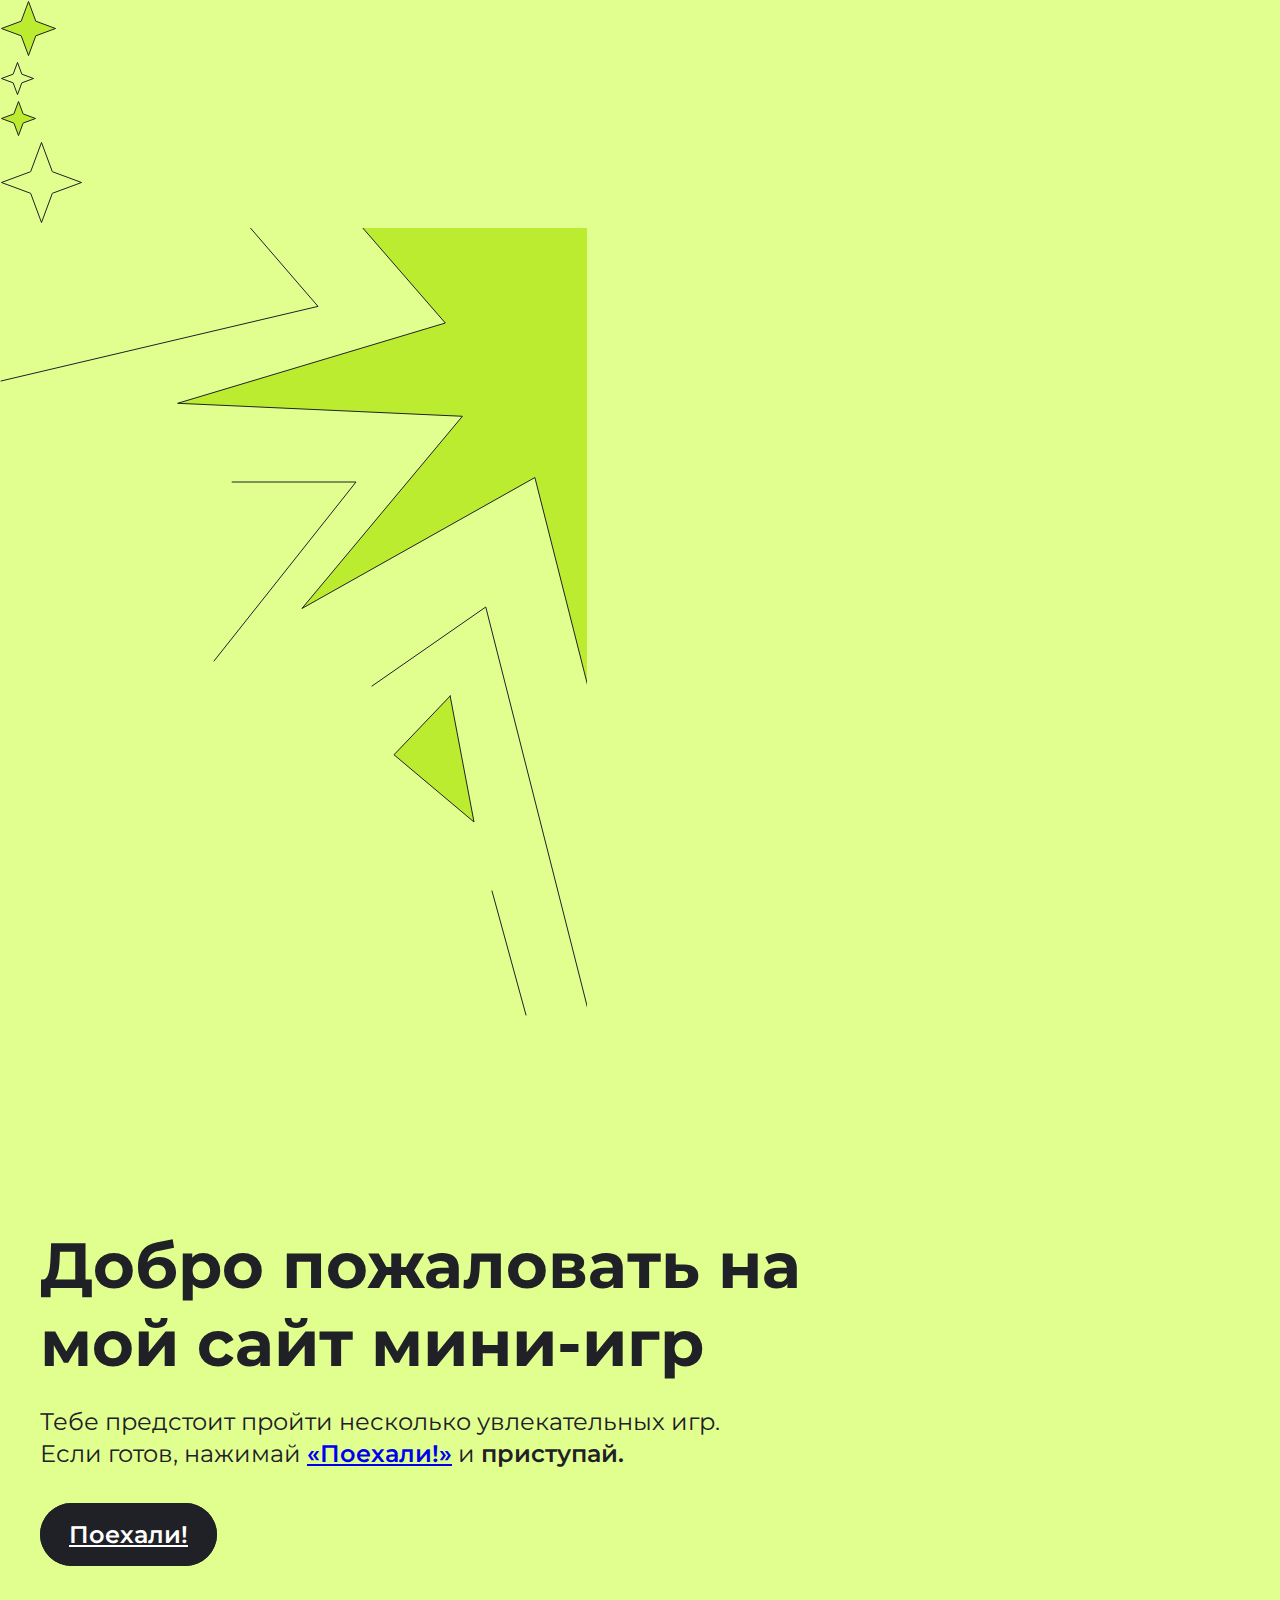
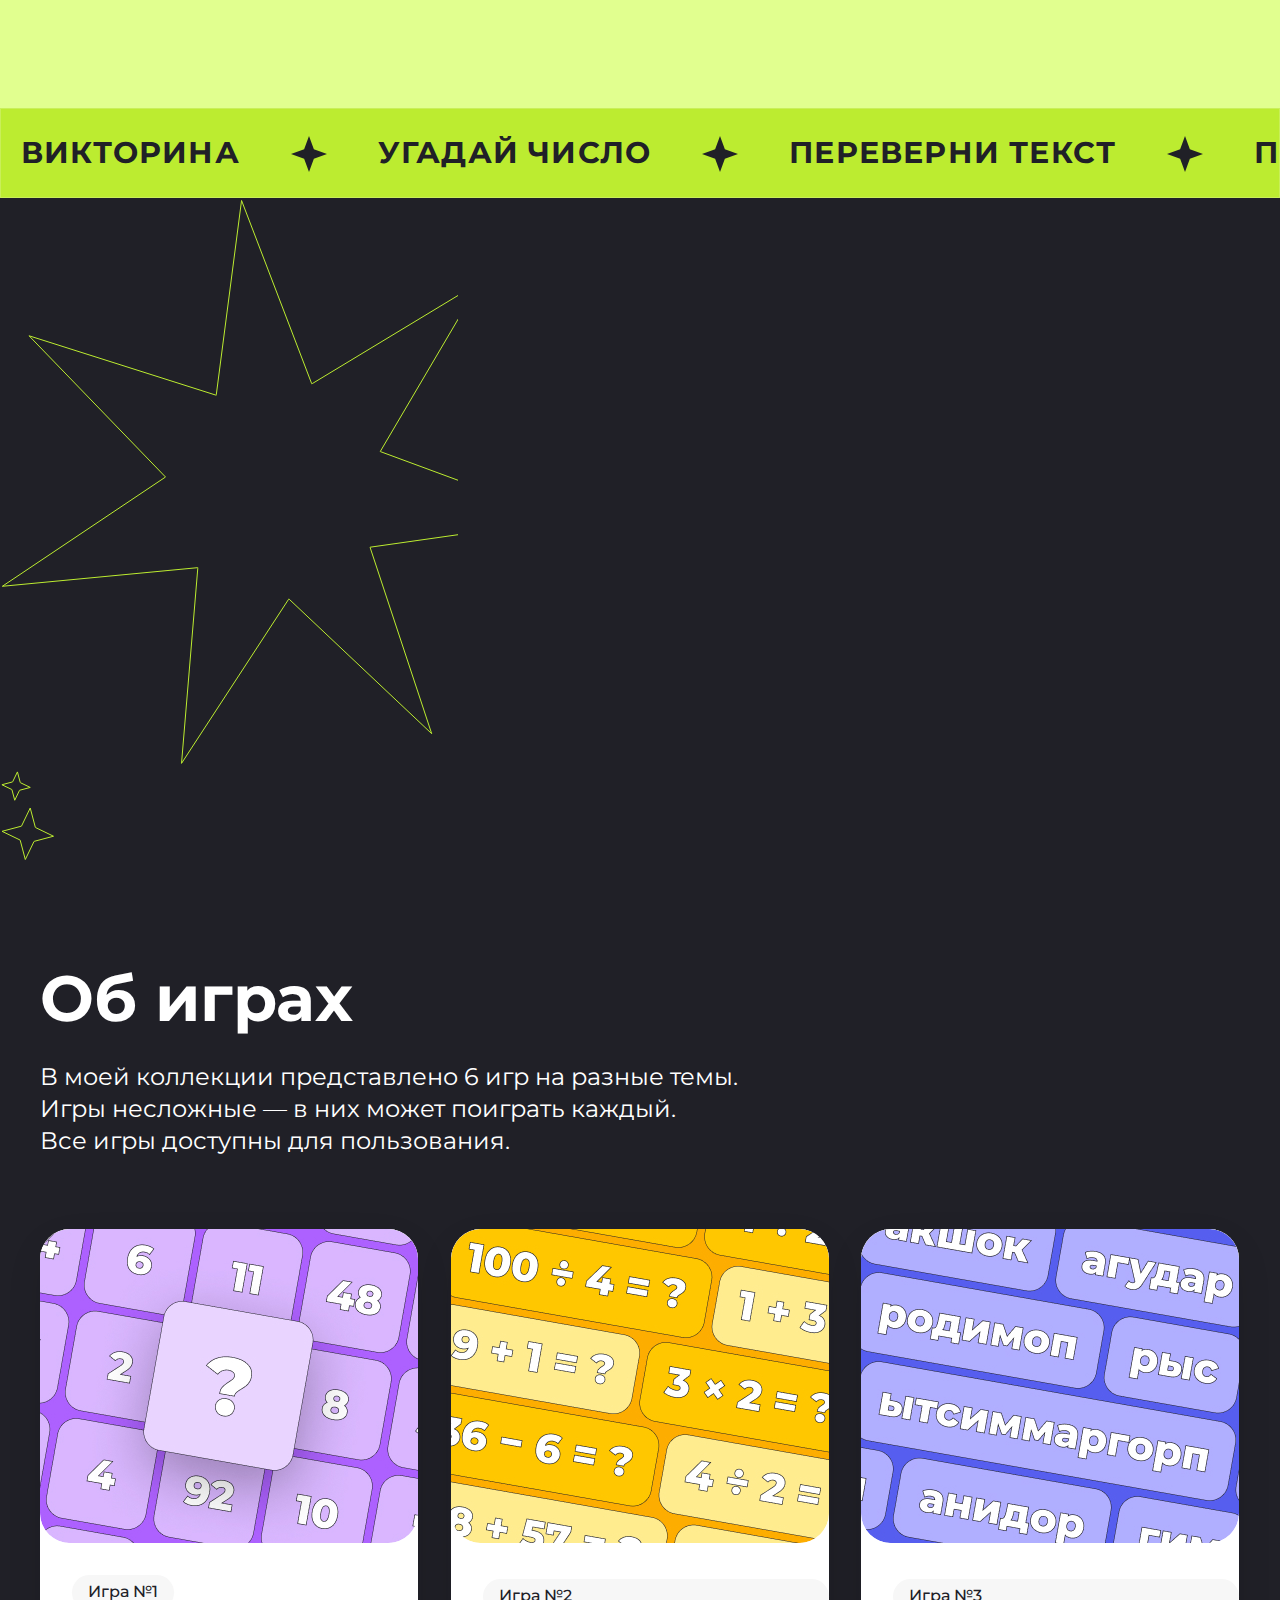
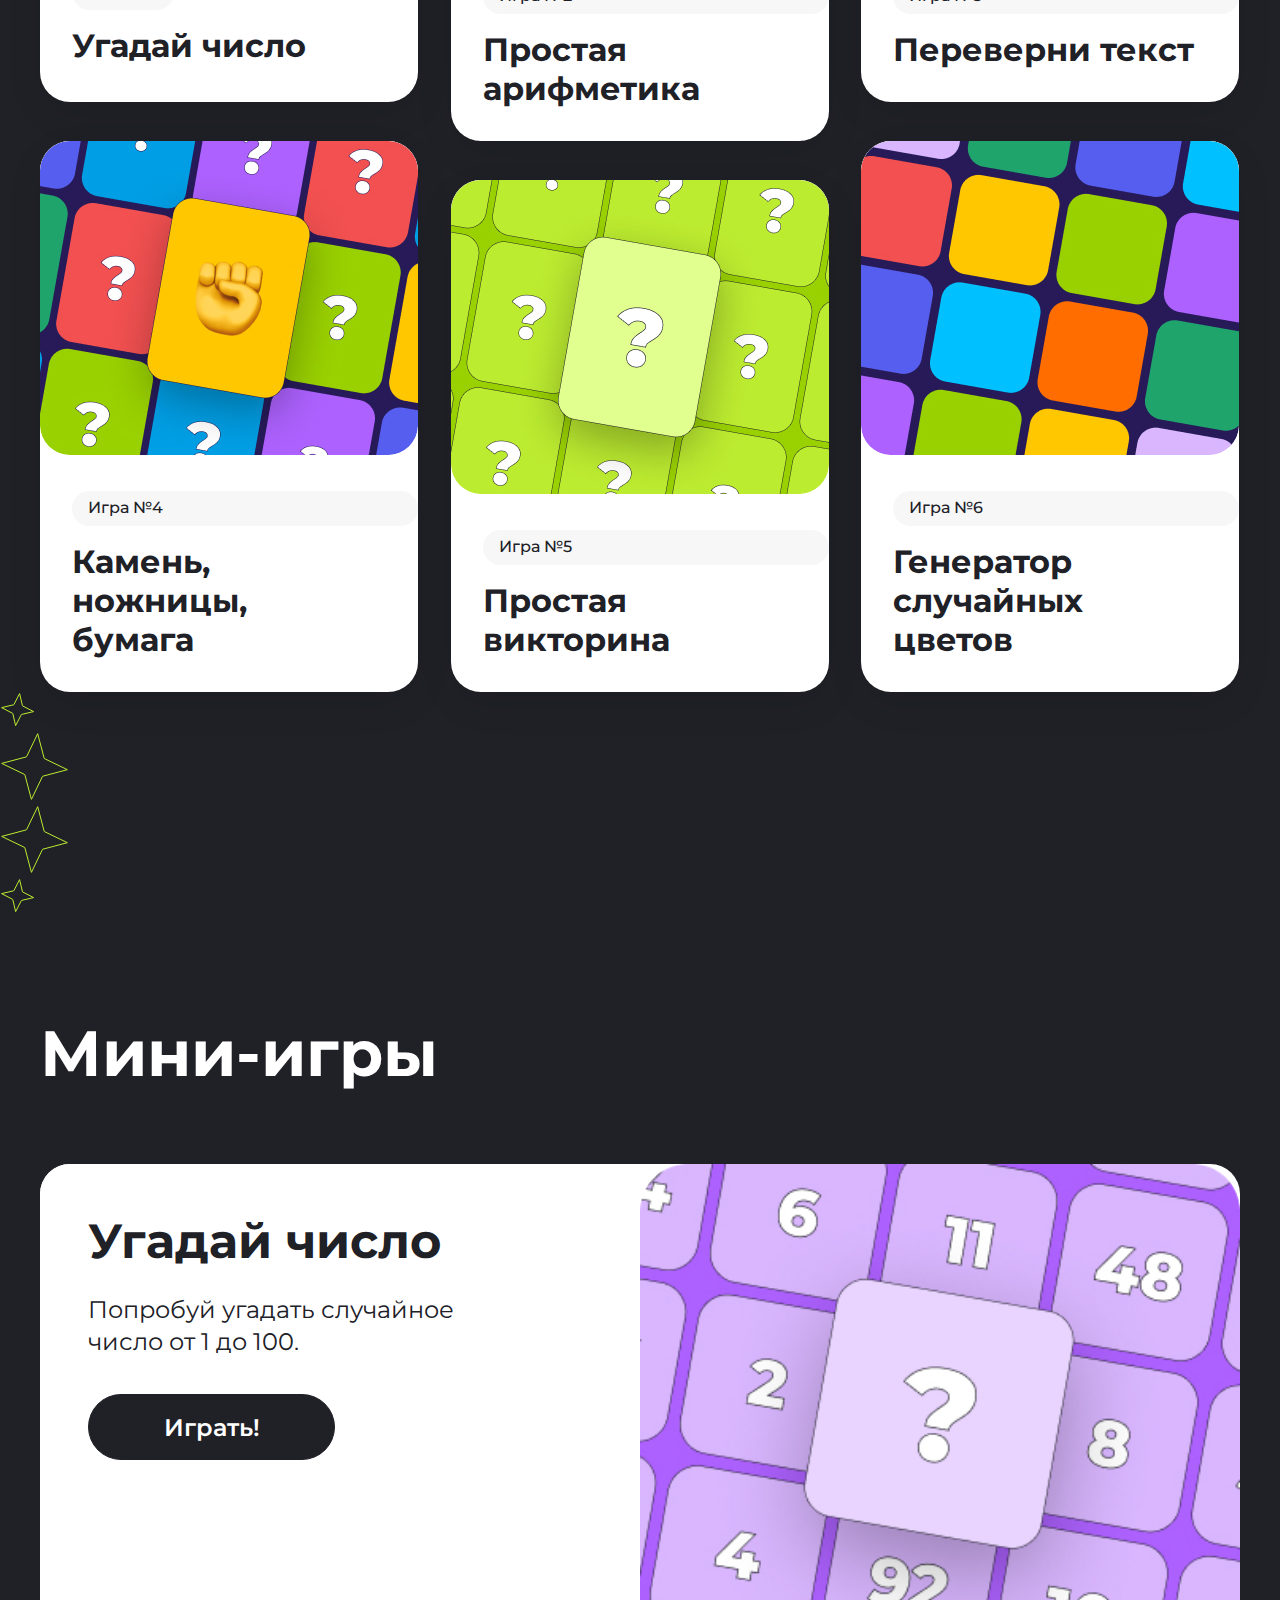
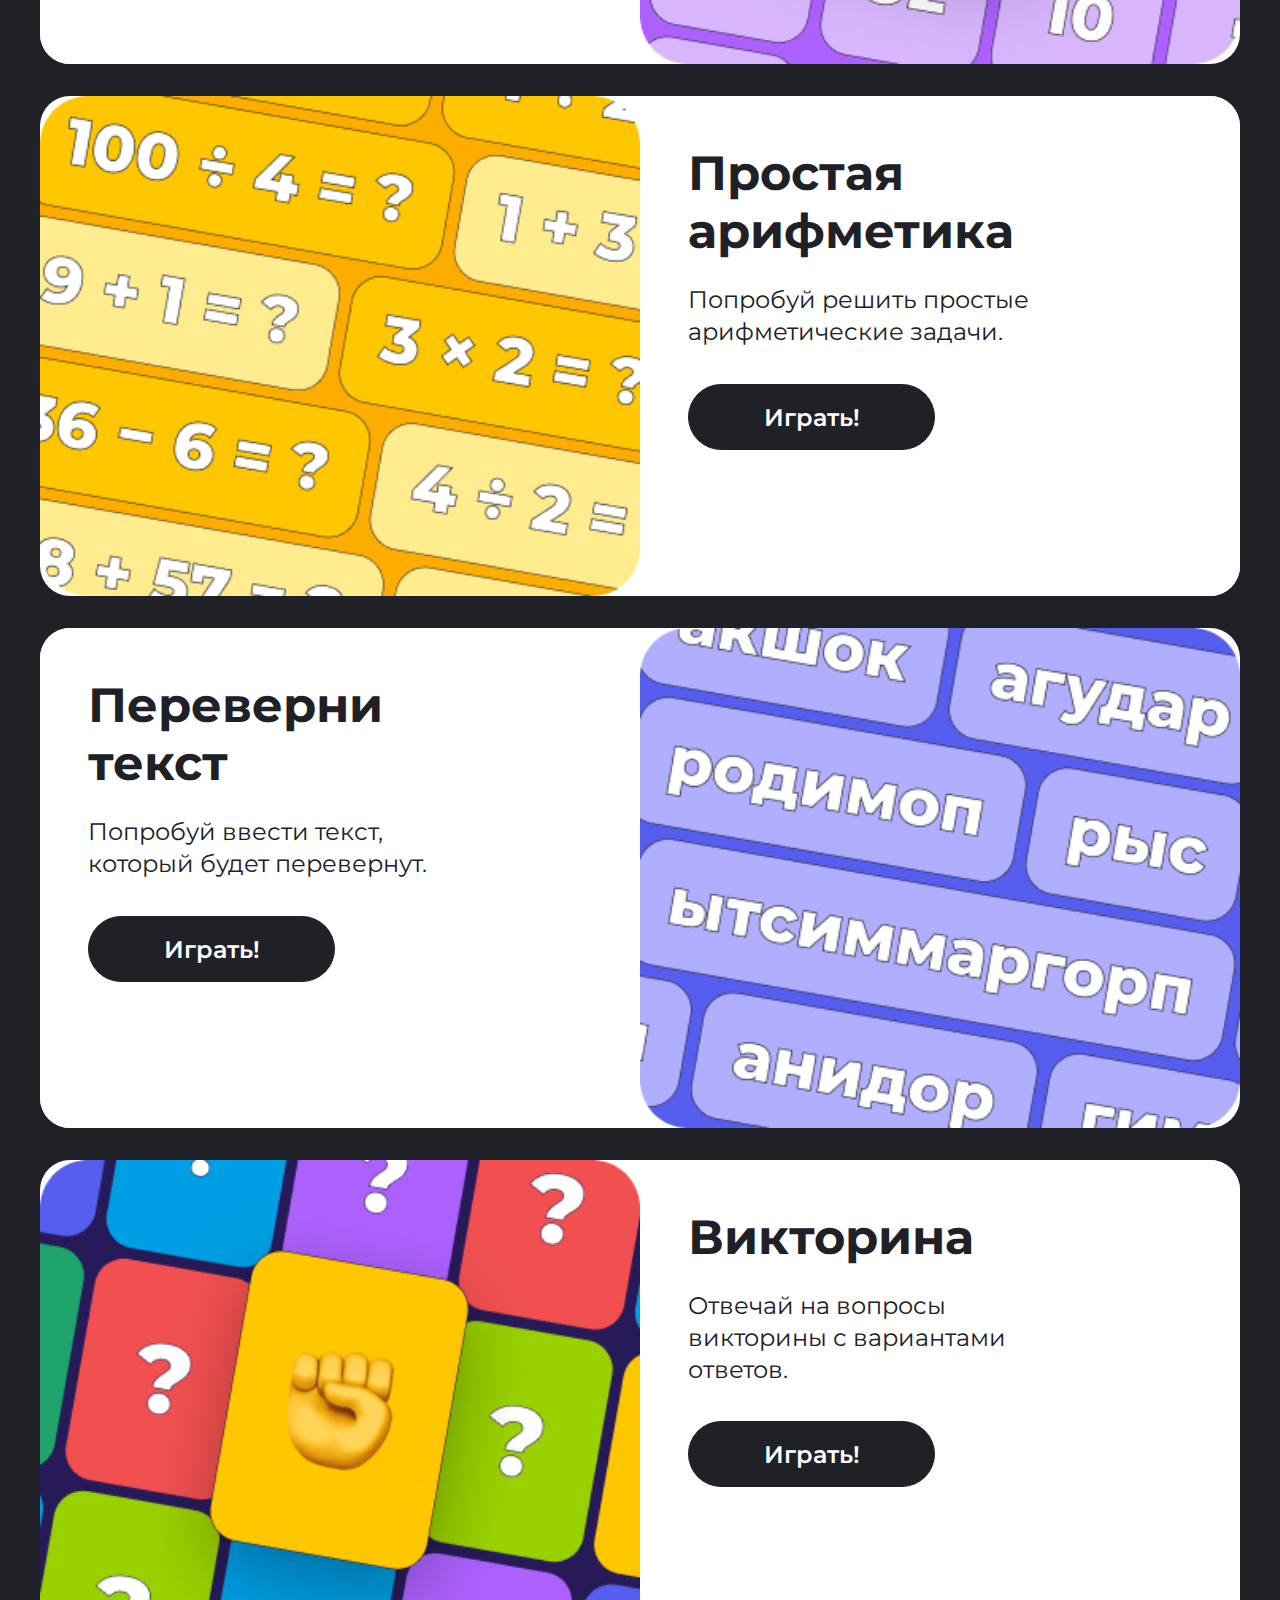
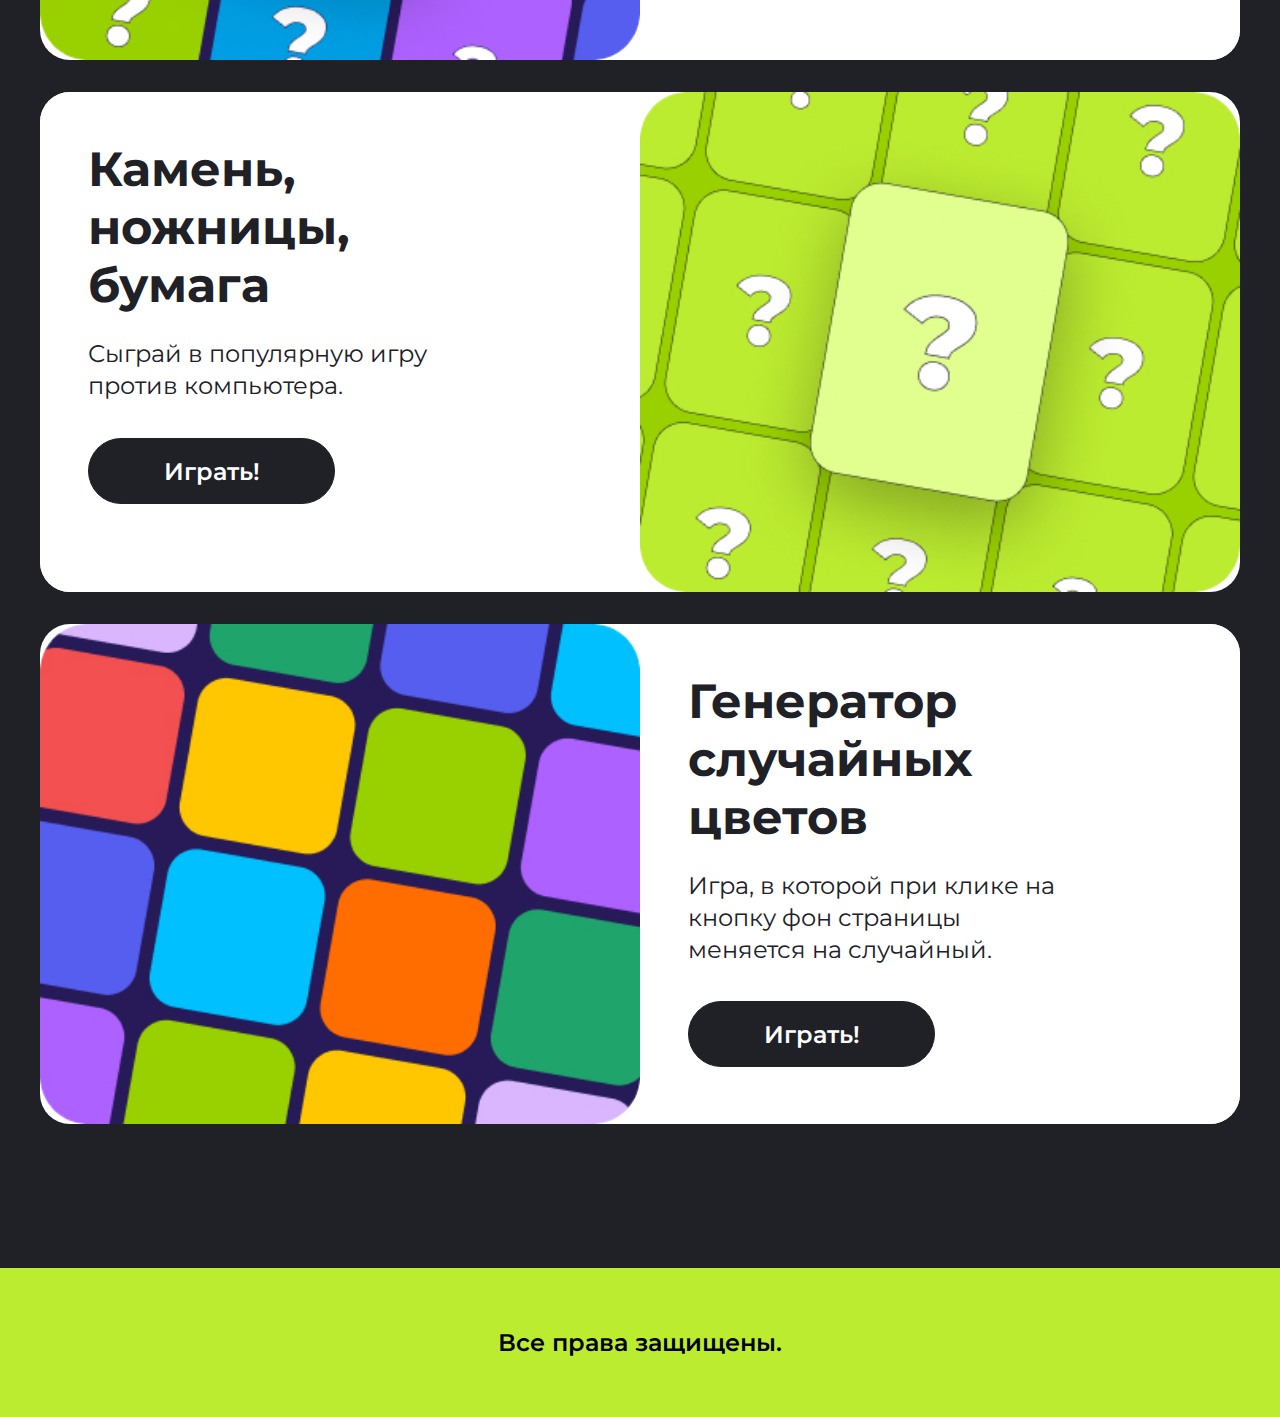
==== commit 1592a80c: "внесены правки" ====
--- a/index.html
+++ b/index.html
@@ -252,5 +252,6 @@
 <footer class="footer">
     <div class="footer__content">Все права защищены.</div>
 </footer>
+<!--<script src="./src/scripts/script.js"></script>-->
 </body>
 </html>--- a/src/scss/style.css
+++ b/src/scss/style.css
@@ -8,14 +8,6 @@
   font-family: Montserrat, sans-serif;
 }
 
-a {
-  text-decoration: none;
-}
-
-html {
-  scroll-behavior: smooth;
-}
-
 .container {
   max-width: 1200px;
   margin: 0 auto;
@@ -27,73 +19,73 @@
   padding-bottom: 156px;
 }
 
-.star-1 {
+.star_1 {
   position: absolute;
   top: 94px;
   left: 63px;
 }
 
-.star-2 {
+.star_2 {
   position: absolute;
   top: 69px;
   left: 156px;
 }
 
-.star-3 {
+.star_3 {
   position: absolute;
   bottom: 135px;
   right: 455px;
 }
 
-.star-4 {
+.star_4 {
   position: absolute;
   bottom: 59px;
   right: 344px;
 }
 
-.star-5 {
+.star_5 {
   position: absolute;
   right: 1px;
 }
 
-.star-7 {
+.star_7 {
   position: absolute;
   top: 84px;
   right: 1px;
   overflow: hidden;
 }
 
-.star-8 {
+.star_8 {
   position: absolute;
   top: 770px;
   left: 25px;
 }
 
-.star-9 {
+.star_9 {
   position: absolute;
   top: 826px;
   left: 40px;
 }
 
-.star-10 {
+.star_10 {
   position: absolute;
   top: 93px;
   right: 123px;
 }
 
-.star-11 {
+.star_11 {
   position: absolute;
   top: 126px;
   right: 44px;
 }
 
-.star-12 {
+.star_12 {
   position: absolute;
   bottom: 65px;
   right: 52px;
 }
 
-.star-13 {
+.star_13 {
   position: absolute;
   bottom: 45px;
   right: 150px;
@@ -118,12 +110,6 @@
 }
 .container__text span {
   font-weight: 600;
-}
-.container__text span a:link {
-  color: #202027;
-}
-.container__text span a:visited {
-  color: #202027;
 }
 
 .btn {
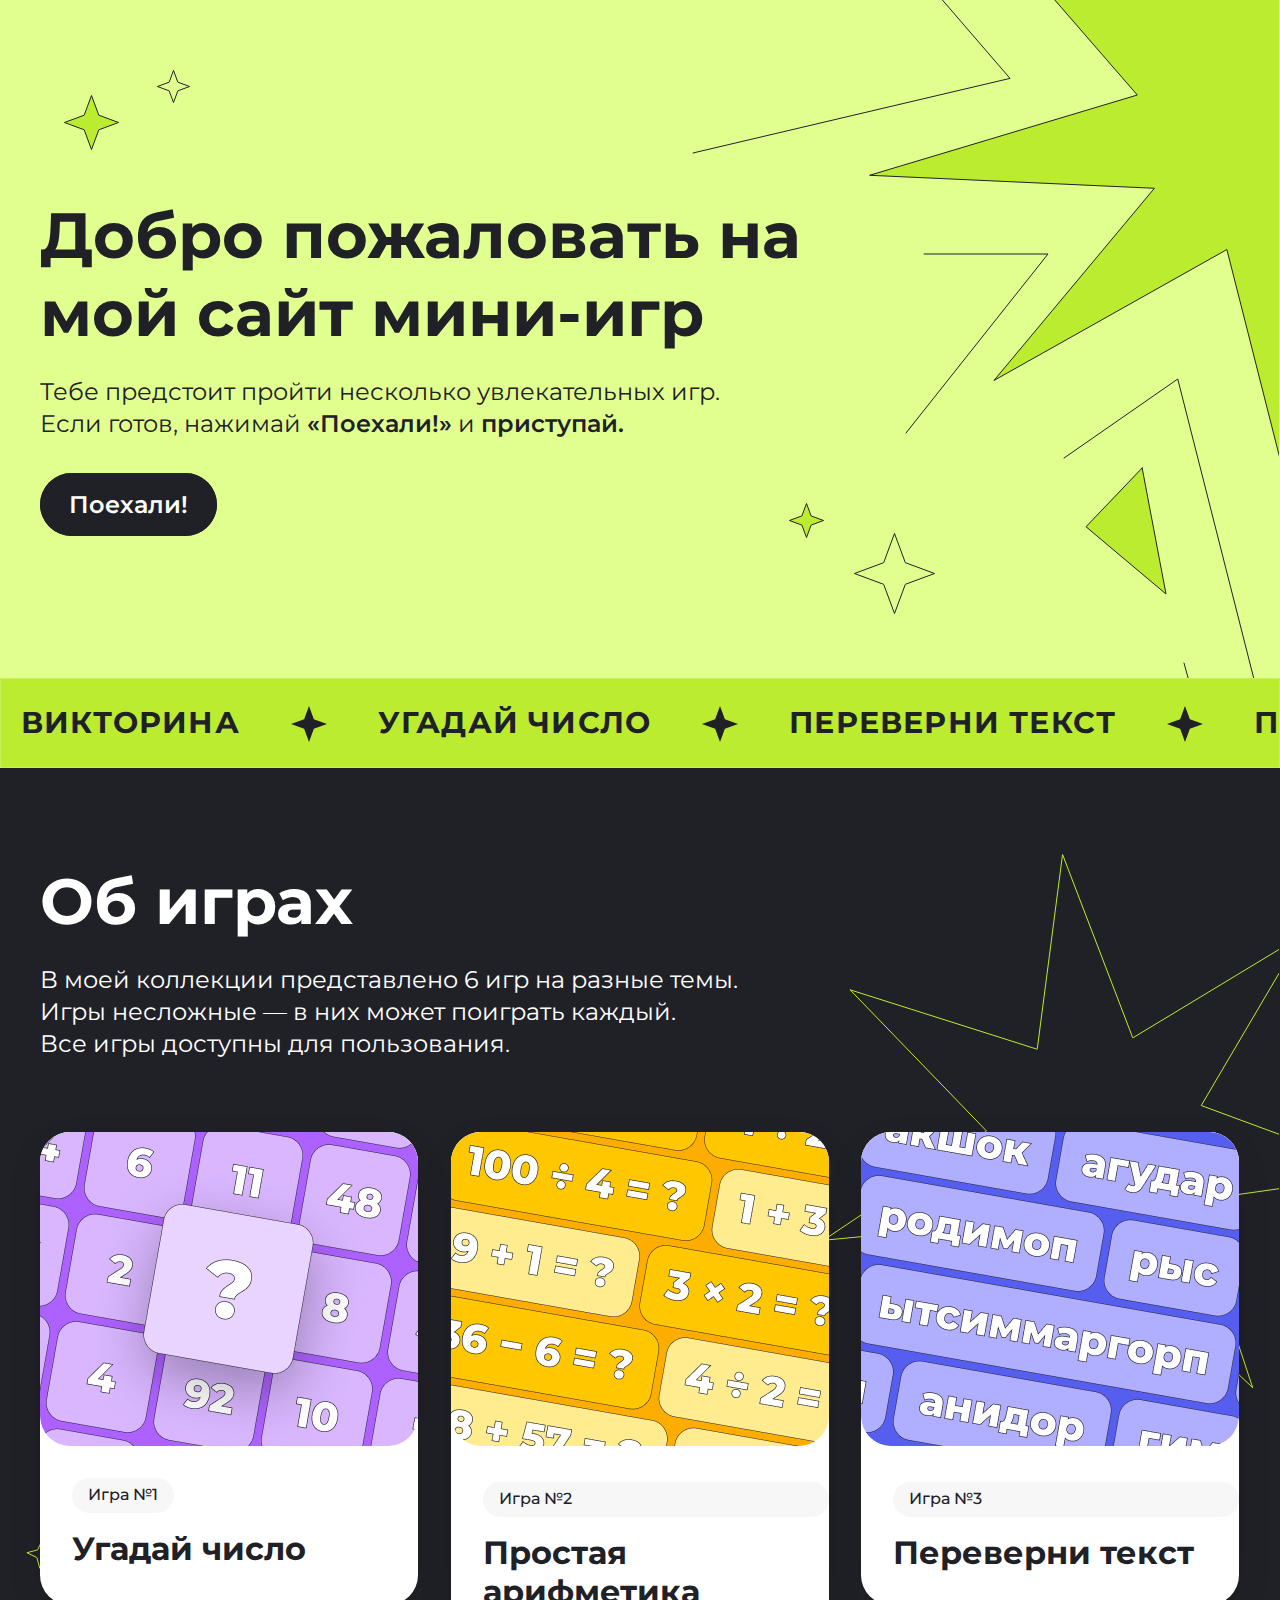
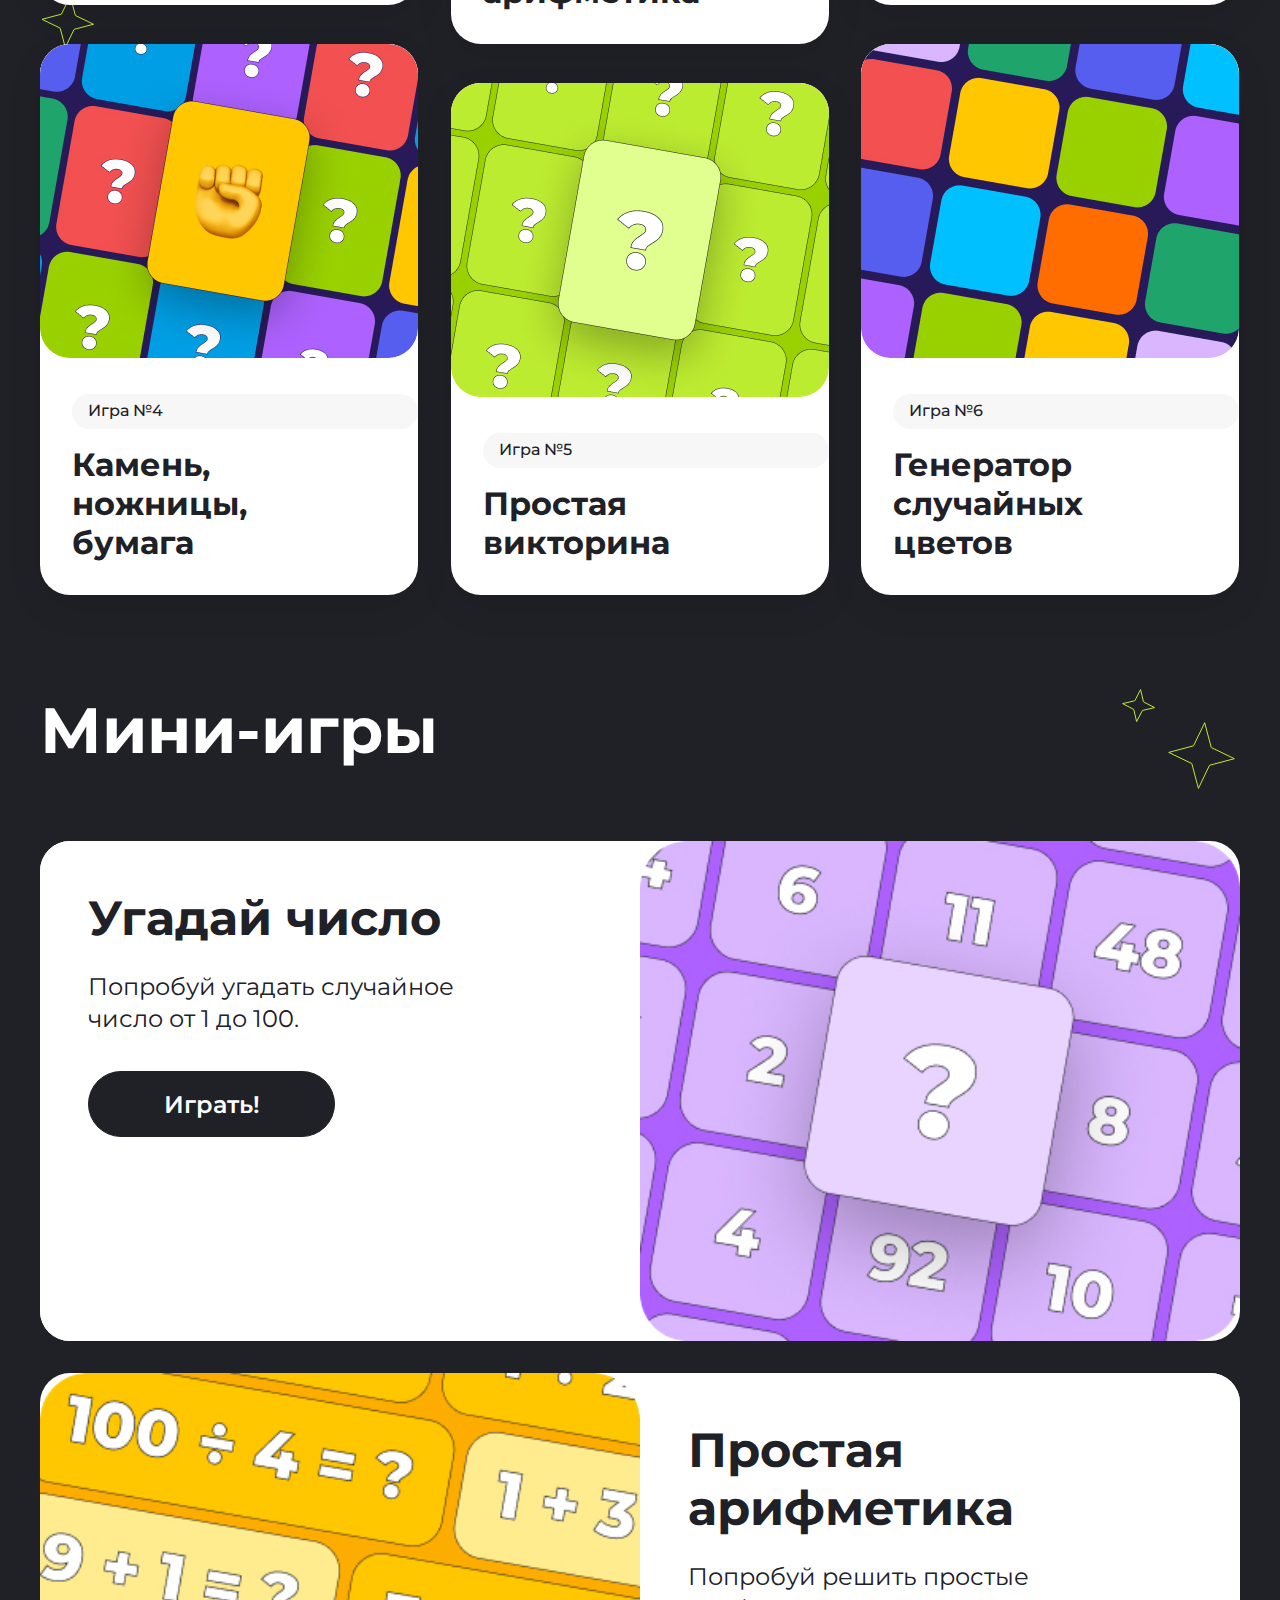
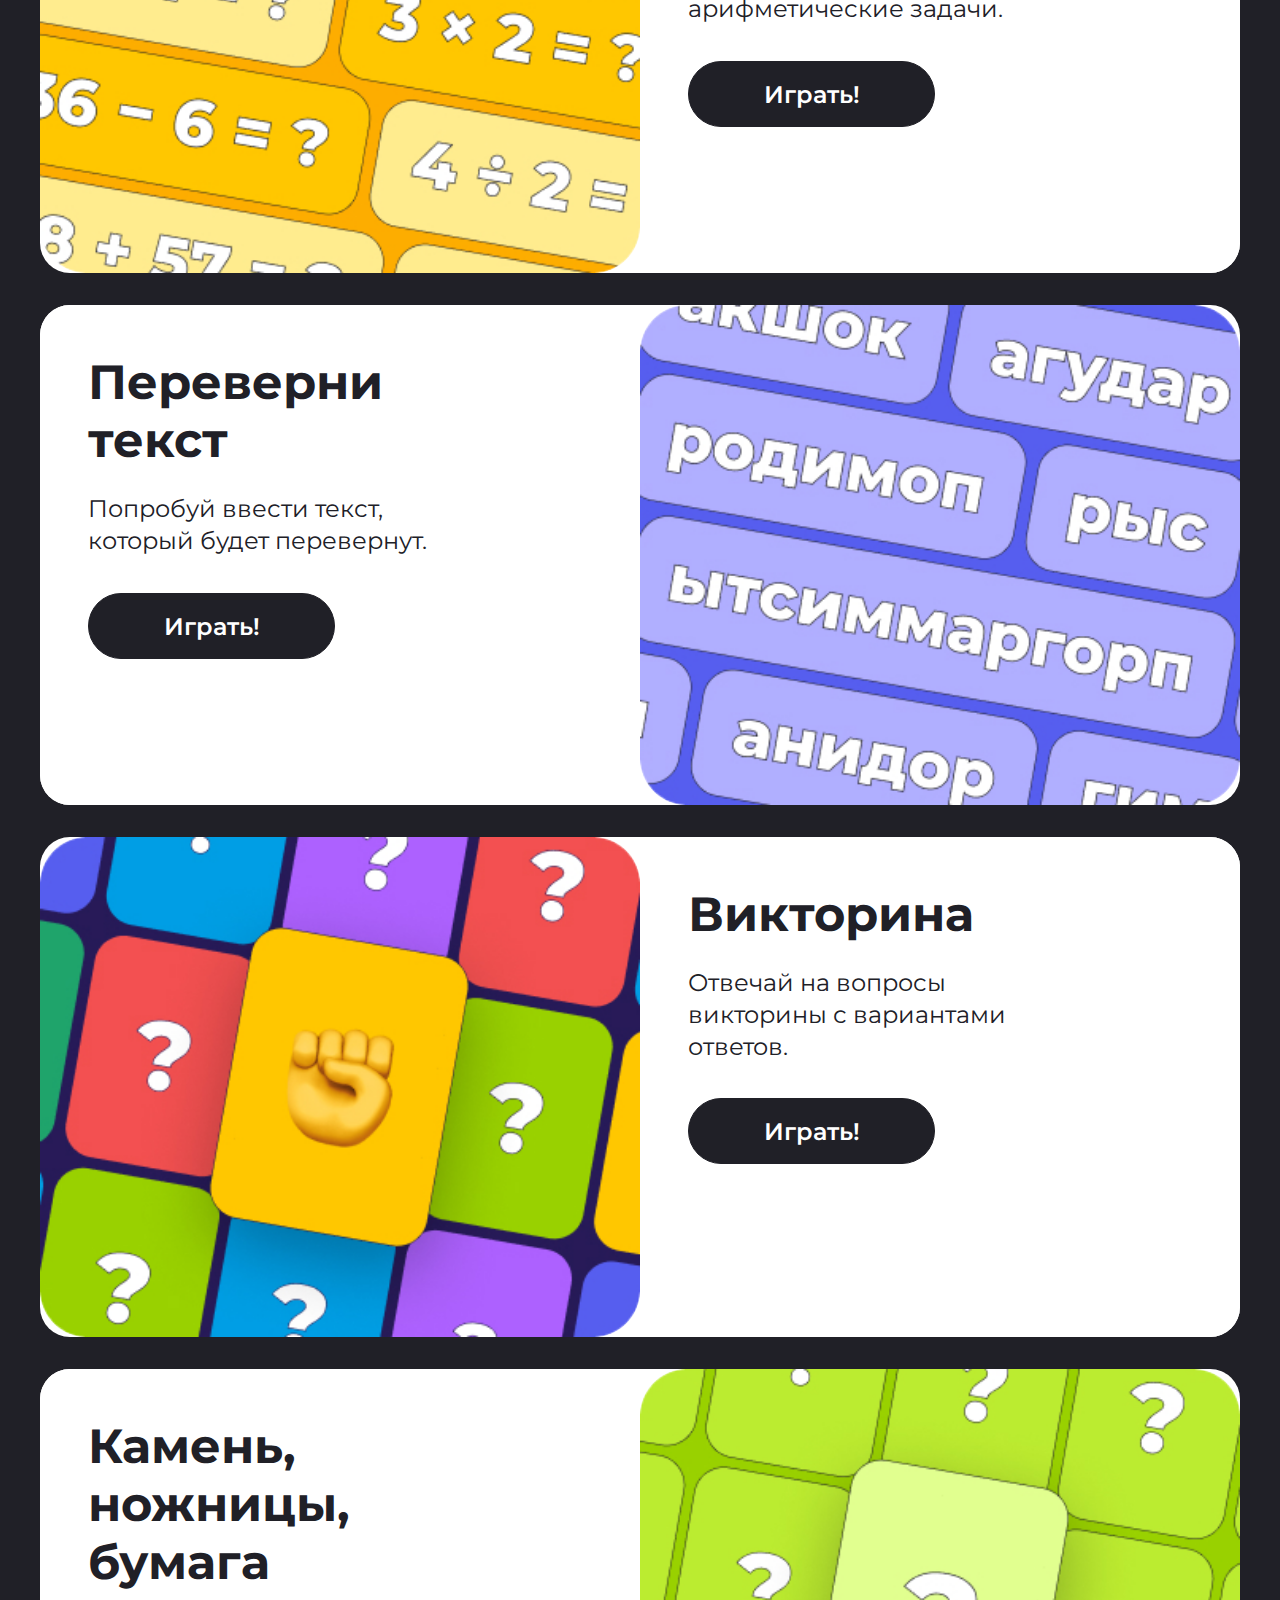
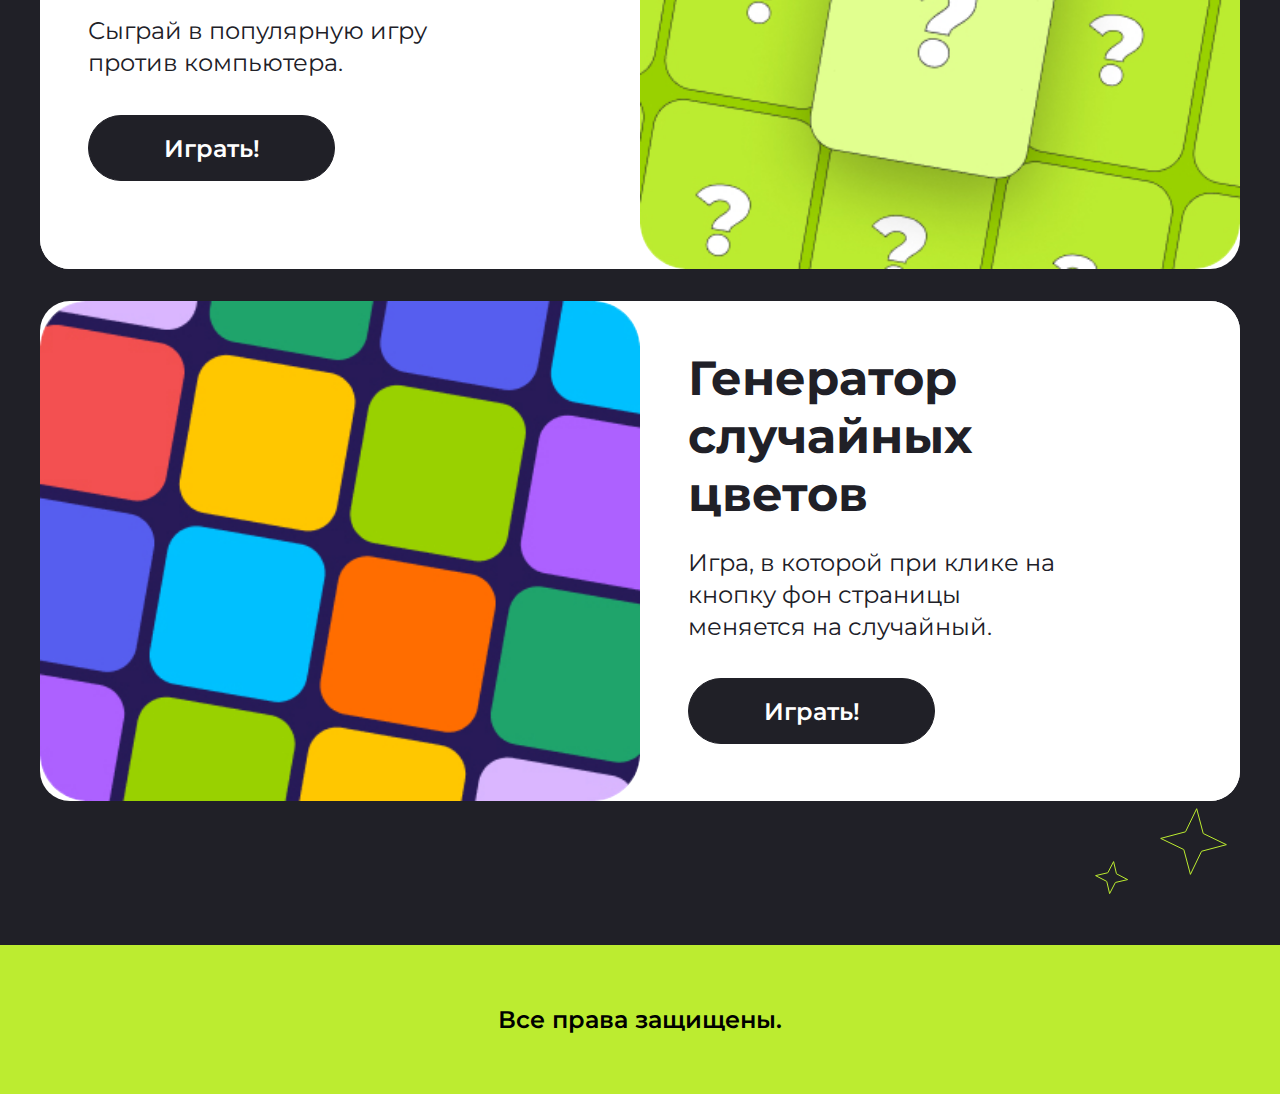
==== commit 7add2ac2: "Merge pull request #1 from Petcha4479/hw1" ====
--- a/index.html
+++ b/index.html
@@ -252,6 +252,5 @@
 <footer class="footer">
     <div class="footer__content">Все права защищены.</div>
 </footer>
-<!--<script src="./src/scripts/script.js"></script>-->
 </body>
 </html>--- a/src/scss/style.css
+++ b/src/scss/style.css
@@ -8,6 +8,14 @@
   font-family: Montserrat, sans-serif;
 }
 
+a {
+  text-decoration: none;
+}
+
+html {
+  scroll-behavior: smooth;
+}
+
 .container {
   max-width: 1200px;
   margin: 0 auto;
@@ -19,73 +27,73 @@
   padding-bottom: 156px;
 }
 
-.star_1 {
+.star-1 {
   position: absolute;
   top: 94px;
   left: 63px;
 }
 
-.star_2 {
+.star-2 {
   position: absolute;
   top: 69px;
   left: 156px;
 }
 
-.star_3 {
+.star-3 {
   position: absolute;
   bottom: 135px;
   right: 455px;
 }
 
-.star_4 {
+.star-4 {
   position: absolute;
   bottom: 59px;
   right: 344px;
 }
 
-.star_5 {
+.star-5 {
   position: absolute;
   right: 1px;
 }
 
-.star_7 {
+.star-7 {
   position: absolute;
   top: 84px;
   right: 1px;
   overflow: hidden;
 }
 
-.star_8 {
+.star-8 {
   position: absolute;
   top: 770px;
   left: 25px;
 }
 
-.star_9 {
+.star-9 {
   position: absolute;
   top: 826px;
   left: 40px;
 }
 
-.star_10 {
+.star-10 {
   position: absolute;
   top: 93px;
   right: 123px;
 }
 
-.star_11 {
+.star-11 {
   position: absolute;
   top: 126px;
   right: 44px;
 }
 
-.star_12 {
+.star-12 {
   position: absolute;
   bottom: 65px;
   right: 52px;
 }
 
-.star_13 {
+.star-13 {
   position: absolute;
   bottom: 45px;
   right: 150px;
@@ -110,6 +118,12 @@
 }
 .container__text span {
   font-weight: 600;
+}
+.container__text span a:link {
+  color: #202027;
+}
+.container__text span a:visited {
+  color: #202027;
 }
 
 .btn {
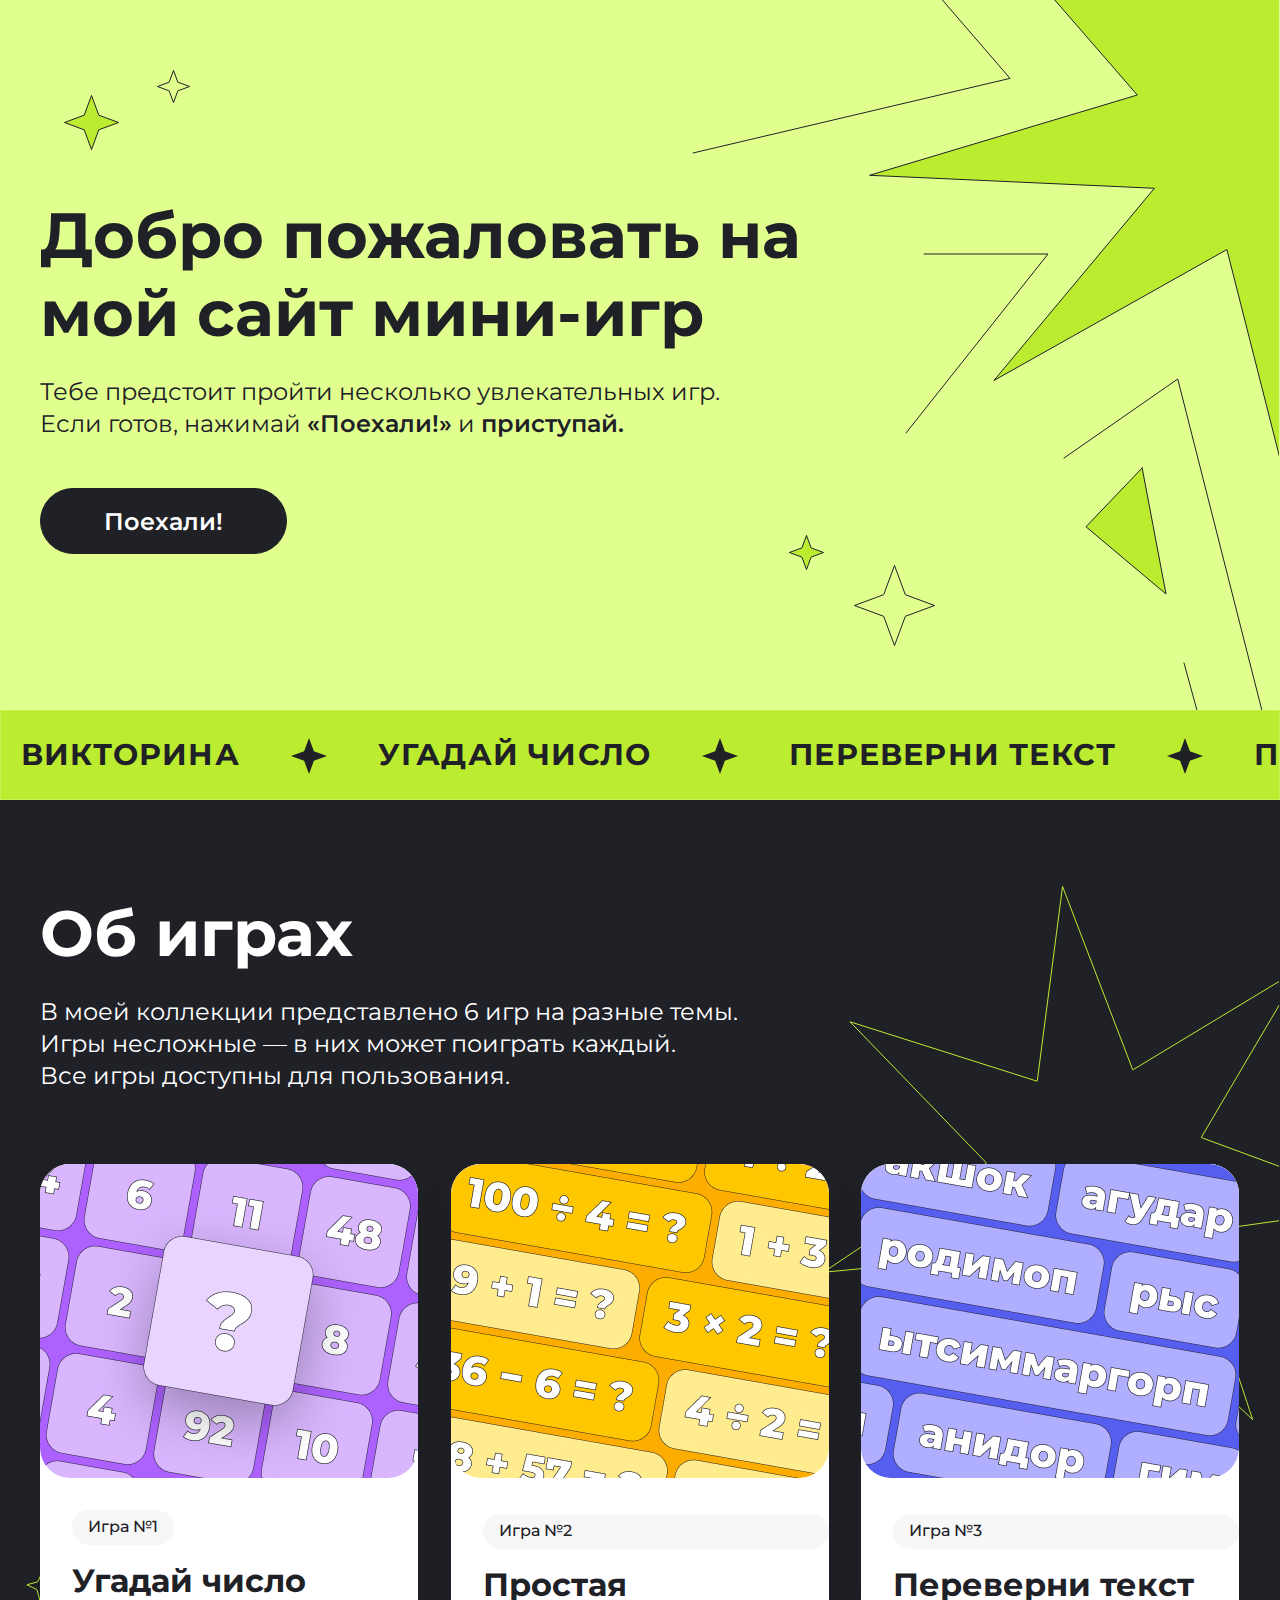
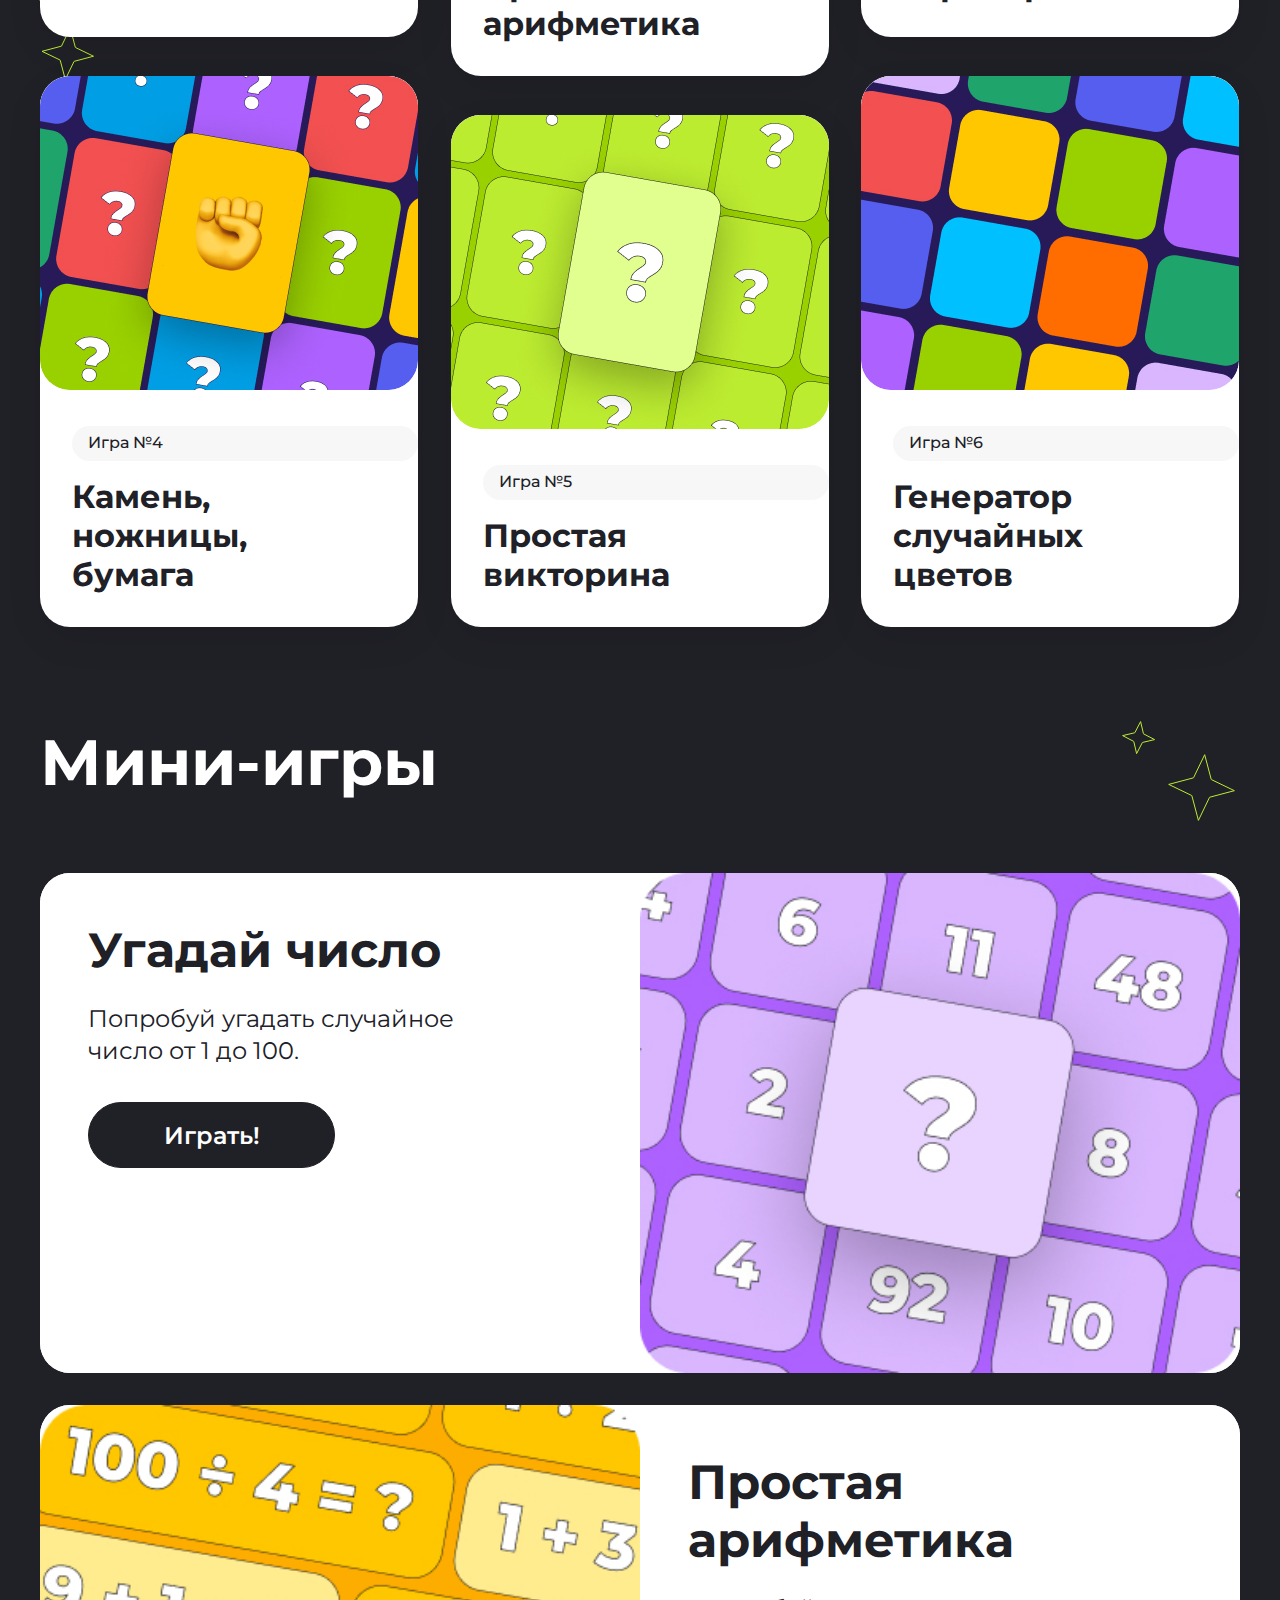
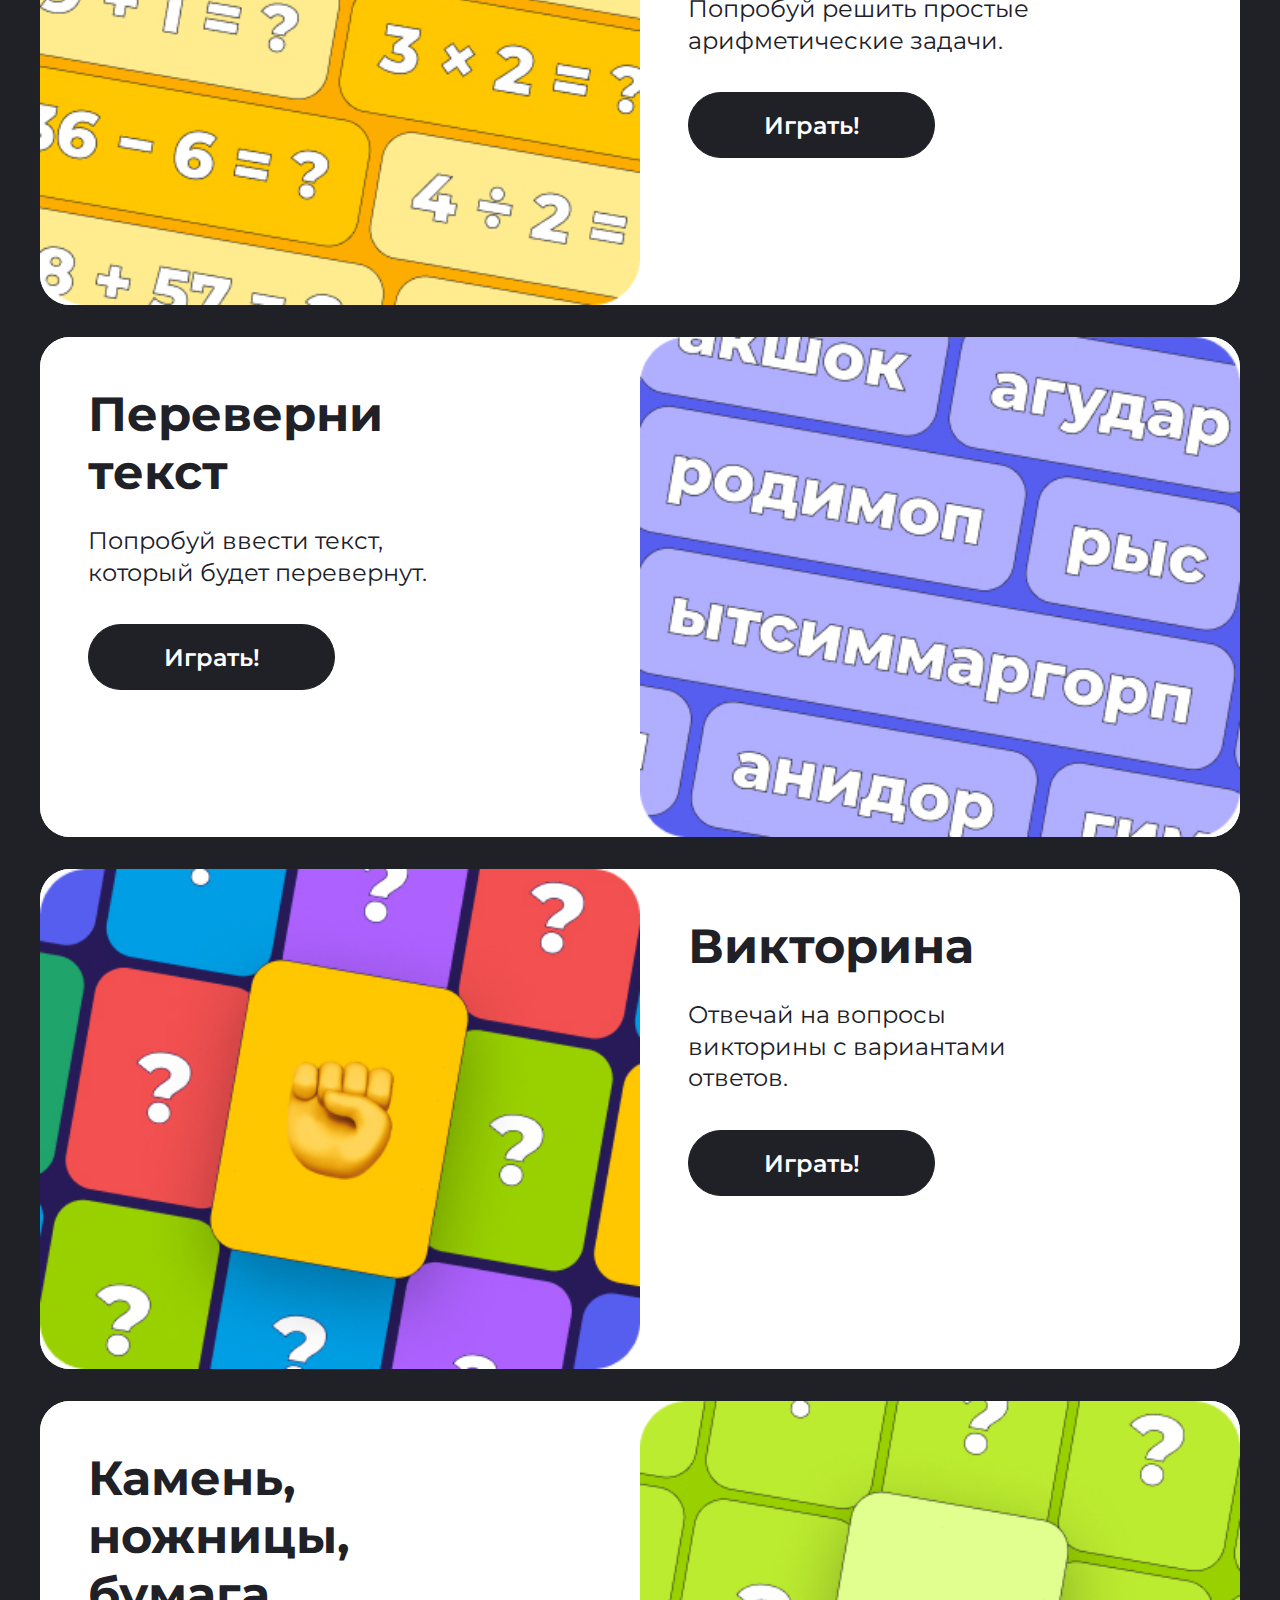
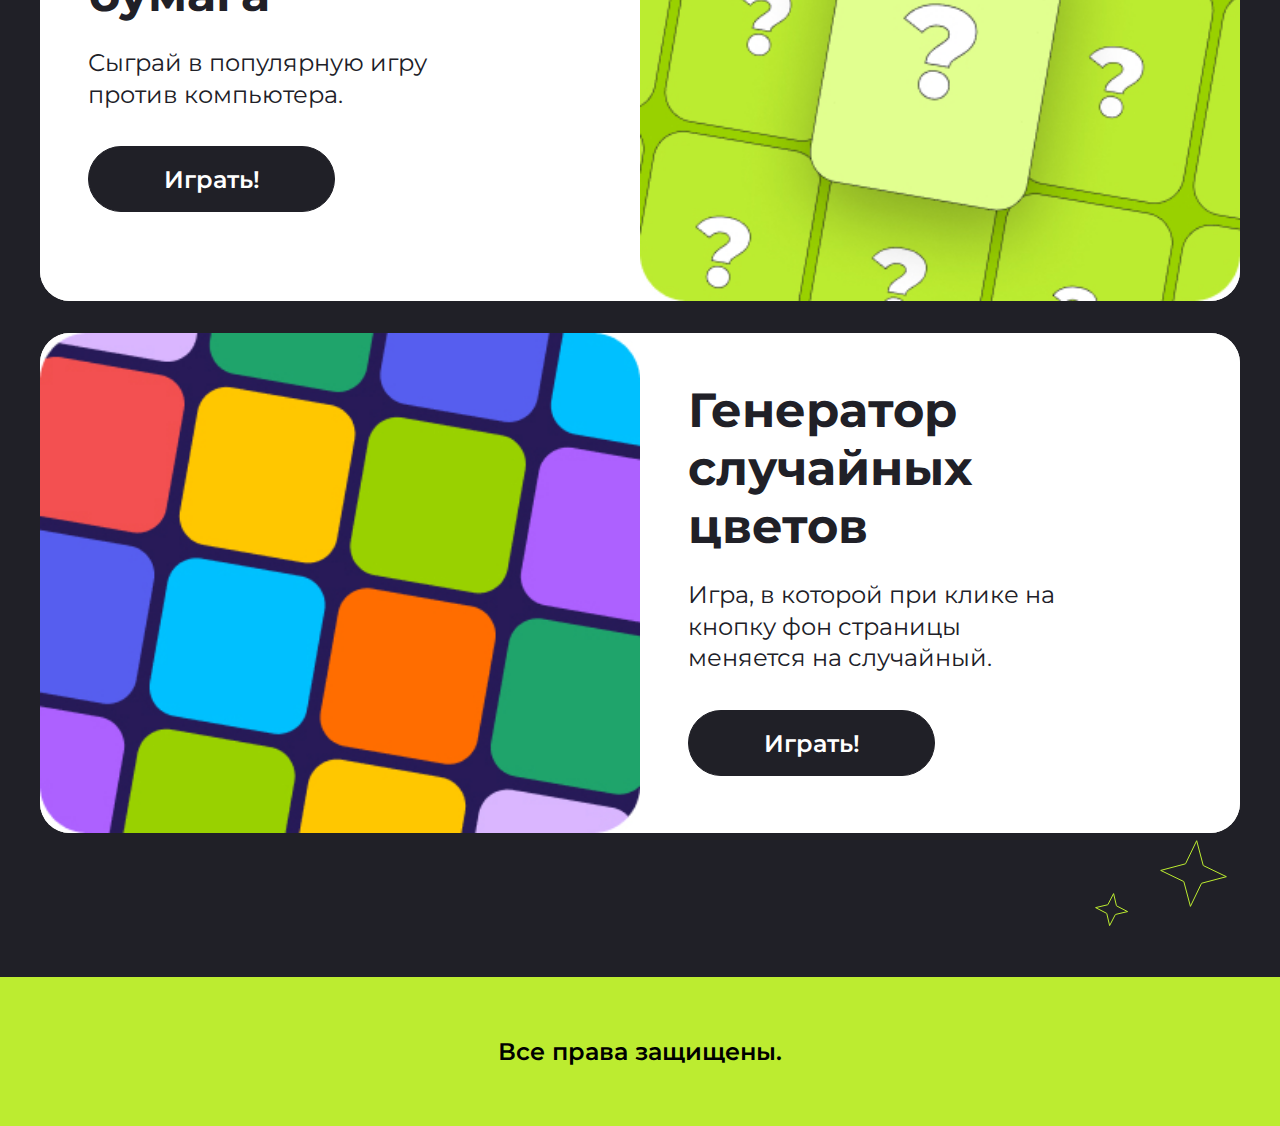
==== commit 770ce0de: "Внесены изменения на мобильную версию сайта" ====
--- a/index.html
+++ b/index.html
@@ -48,12 +48,22 @@
             <path d="M492 663L526 787" stroke="#202027" stroke-linecap="round"/>
         </svg>
     </div>
+    <div class="star-14">
+        <svg width="160" height="155" viewBox="0 0 160 155" fill="none" xmlns="http://www.w3.org/2000/svg">
+            <path d="M164.226 10.1084C167.072 10.8901 246.284 43.9262 246.284 43.9262L162.242 52.8254L215.335 120.072L140.485 74.1373L132.858 151.995L111.761 70.0034L41.4419 109.004L89.8822 51.7587L3.91711 47.8942L84.7193 23.992L24.6779 -44.2245L109.09 -5.05042L128.408 -80.6362L137.083 -4.88821L213.973 -57.1361L164.226 10.1084Z"
+                  fill="#BCEC30" stroke="#202027" stroke-miterlimit="10" stroke-linecap="round"/>
+        </svg>
+    </div>
     <div class="container">
-        <h1>Добро пожаловать на мой сайт мини-игр</h1>
-        <p class="container__text">Тебе предстоит пройти несколько увлекательных игр. Если готов, нажимай <span> <a href="#guess-number"  >«Поехали!»</a></span>
-            и <span>приступай.</span>
-        </p>
-        <a href="#guess-number" class="btn">Поехали!</a>
+        <div class="container-content">
+            <h1>Добро пожаловать на мой сайт мини-игр</h1>
+            <p class="container-content__text">Тебе предстоит пройти несколько увлекательных игр. Если готов, нажимай
+                <span> <a
+                        href="#guess-number">«Поехали!»</a></span>
+                и <span>приступай.</span>
+            </p>
+            <a href="#guess-number" class="btn">Поехали!</a>
+        </div>
     </div>
 
 </section>
@@ -196,7 +206,7 @@
     <div class="container">
         <h2>Мини-игры</h2>
         <div id="guess-number" class="games">
-            <article class="game" >
+            <article class="game">
                 <div class="game-box">
                     <h3 class="game-box__title">Угадай число</h3>
                     <p class="game-box__text">Попробуй угадать случайное число от 1 до 100.</p>
@@ -252,5 +262,6 @@
 <footer class="footer">
     <div class="footer__content">Все права защищены.</div>
 </footer>
+<!--<script src="./src/scripts/hw-2.js"></script>-->
 </body>
 </html>--- a/src/scss/style.css
+++ b/src/scss/style.css
@@ -99,6 +99,10 @@
   right: 150px;
 }
 
+.star-14 {
+  display: none;
+}
+
 h1 {
   font-weight: 700;
   font-size: 64px;
@@ -108,7 +112,7 @@
   max-width: 770px;
 }
 
-.container__text {
+.container-content__text {
   font-weight: 400;
   font-size: 24px;
   line-height: 133%;
@@ -116,13 +120,13 @@
   max-width: 746px;
   margin-bottom: 48px;
 }
-.container__text span {
+.container-content__text span {
   font-weight: 600;
 }
-.container__text span a:link {
-  color: #202027;
-}
-.container__text span a:visited {
+.container-content__text span a:link {
+  color: #202027;
+}
+.container-content__text span a:visited {
   color: #202027;
 }
 
@@ -139,6 +143,7 @@
   text-align: center;
   color: #fff;
   background-color: #202027;
+  display: block;
 }
 .btn:hover {
   background-color: #ffffff;
@@ -281,7 +286,6 @@
 }
 .games .game {
   grid-column: span 12;
-  max-width: 1200px;
   display: flex;
   border-radius: 30px;
   background-color: #FFFFFF;
@@ -292,6 +296,7 @@
   padding-left: 48px;
   padding-right: 156px;
   border-radius: 30px;
+  max-width: 600px;
 }
 .games .game .game-box__title {
   font-weight: 700;
@@ -310,7 +315,7 @@
 .games .game__img {
   max-width: 600px;
   height: 500px;
-  border-radius: 46px;
+  border-radius: 30px;
 }
 
 .footer__content {
@@ -323,4 +328,162 @@
   padding-bottom: 60px;
 }
 
+@media screen and (width <= 1224px) {
+  .content {
+    padding-left: 24px;
+    padding-right: 24px;
+  }
+  .main {
+    padding-left: 24px;
+    padding-right: 24px;
+  }
+  .main .items {
+    justify-items: center;
+  }
+  .main .items .item {
+    grid-column: span 6;
+  }
+  .box {
+    padding-left: 24px;
+    padding-right: 24px;
+  }
+}
+@media screen and (width <= 376px) {
+  .content {
+    padding-bottom: 131px;
+  }
+  .star-5 {
+    display: none;
+  }
+  .star-1 {
+    left: 37px;
+    top: 97px;
+  }
+  .star-1 svg {
+    width: 35px;
+    height: 35px;
+  }
+  .star-2 {
+    top: 64px;
+    left: 91px;
+  }
+  .star-2 svg {
+    width: 18px;
+    height: 18px;
+  }
+  .star-3 {
+    bottom: 74px;
+    right: 86px;
+  }
+  .star-3 svg {
+    width: 21px;
+    height: 21px;
+  }
+  .star-4 {
+    bottom: 28px;
+    right: 34px;
+  }
+  .star-4 svg {
+    width: 39px;
+    height: 41px;
+  }
+  .star-14 {
+    display: block;
+    position: absolute;
+    right: 1px;
+  }
+  .container-content {
+    display: flex;
+    flex-direction: column;
+    align-items: center;
+  }
+  .container-content h1 {
+    font-weight: 700;
+    font-size: 40px;
+    text-align: center;
+    color: #202027;
+    width: 262px;
+    padding-top: 147px;
+  }
+  .container-content .container-content__text {
+    width: 296px;
+    font-size: 16px;
+    text-align: center;
+    margin-bottom: 36px;
+  }
+  .scroll-bar {
+    border: 0.54px solid rgba(255, 255, 255, 0.2);
+    padding: 16px 24px;
+    height: 51px;
+    gap: 24px;
+  }
+  .scroll-bar__link {
+    font-size: 16px;
+    line-height: 110%;
+    letter-spacing: 0.04em;
+  }
+  .scroll-bar__svg svg {
+    width: 20px;
+    height: 20px;
+  }
+  .main {
+    display: none;
+  }
+  .star-10 {
+    display: none;
+  }
+  .star-11 {
+    display: none;
+  }
+  .star-12 {
+    display: none;
+  }
+  .star-13 {
+    display: none;
+  }
+  .container h2 {
+    font-size: 40px;
+    padding-top: 48px;
+  }
+  .games {
+    margin-top: 48px;
+    grid-template-columns: repeat(4, 1fr);
+    padding-bottom: 48px;
+  }
+  .games .game {
+    grid-column: span 4;
+    flex-direction: column;
+    width: 343px;
+  }
+  .games .game .game-box {
+    display: flex;
+    flex-direction: column;
+    padding: 29px 29px 32px 29px;
+  }
+  .games .game .game-box__title {
+    font-size: 32px;
+  }
+  .games .game .game-box__text {
+    font-size: 16px;
+    width: 249px;
+  }
+  .games .game .game-box .btn {
+    font-size: 16px;
+    line-height: 142%;
+    width: 285px;
+    height: 55px;
+    align-self: center;
+  }
+  .games .game__img {
+    width: 343px;
+    height: 284px;
+    order: -1;
+  }
+  .footer__content {
+    font-size: 16px;
+    padding-top: 40px;
+    padding-bottom: 40px;
+  }
+}
+
 /*# sourceMappingURL=style.css.map */
